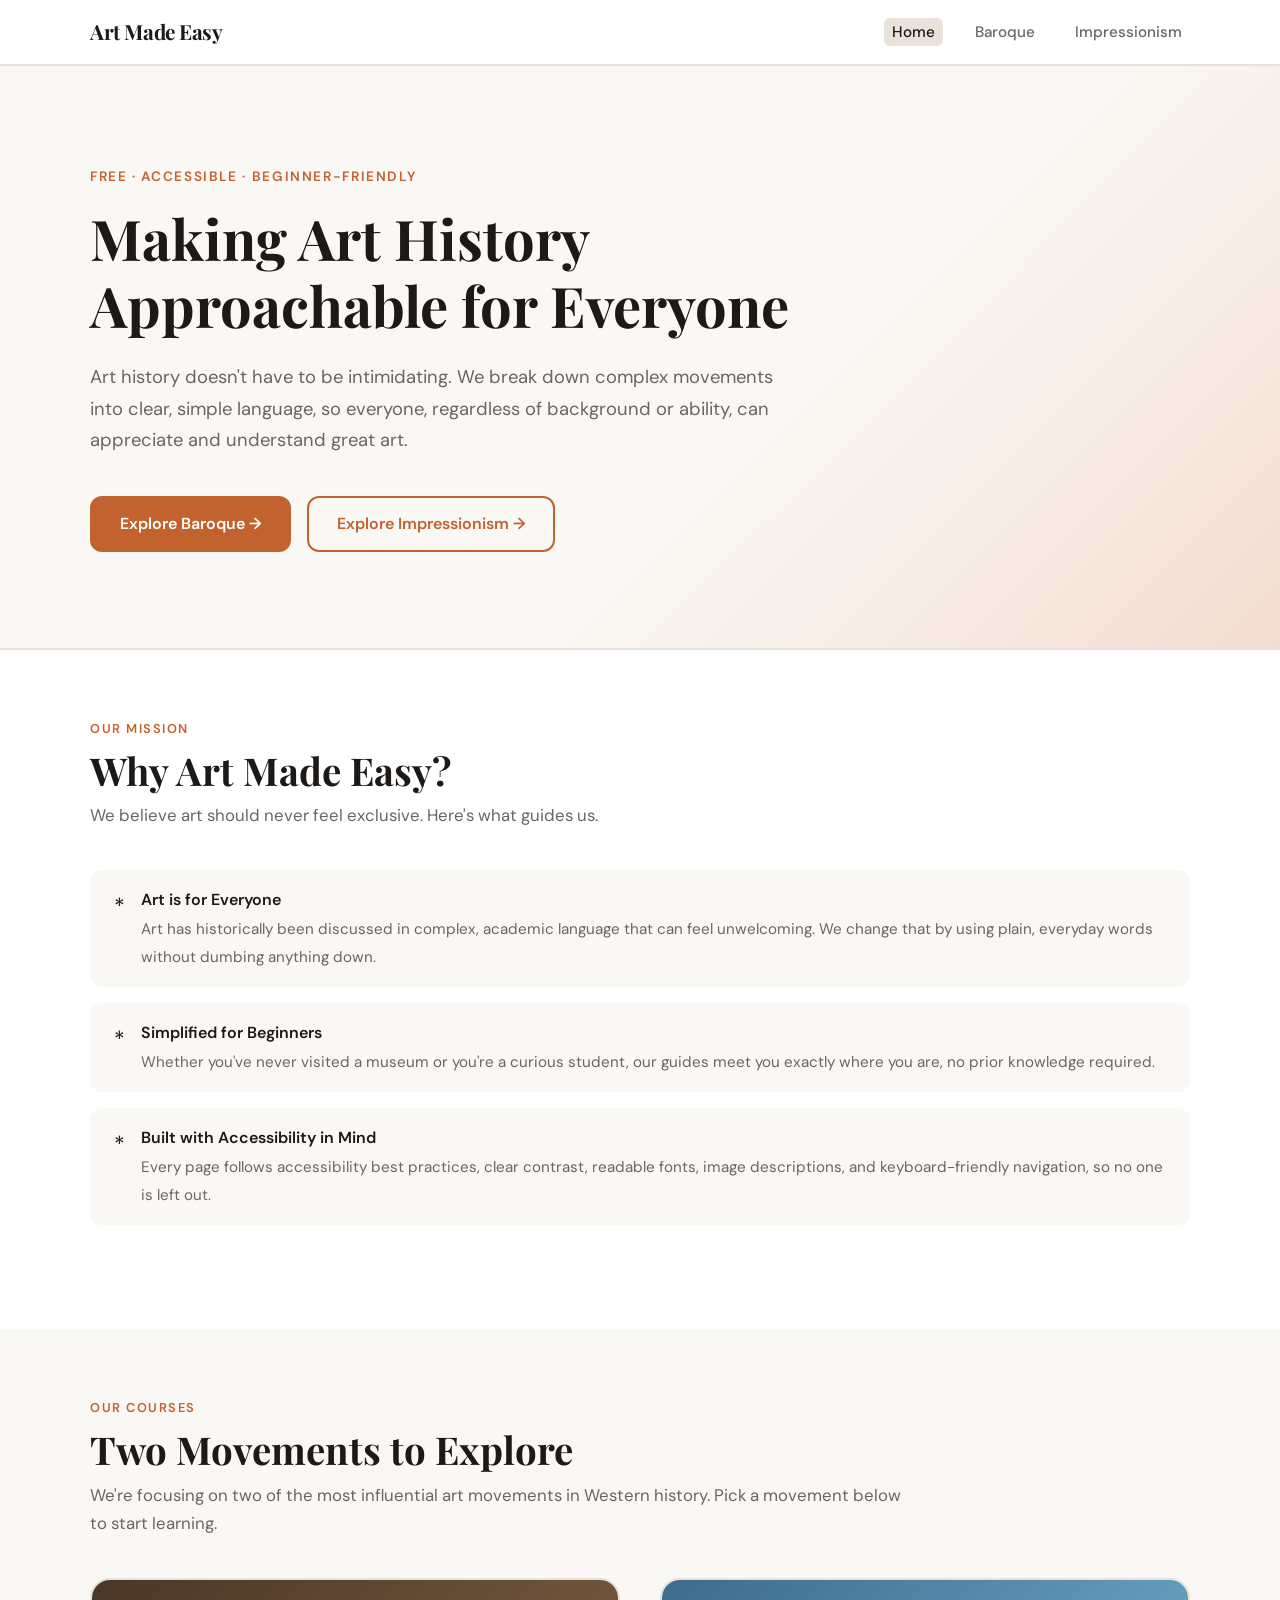
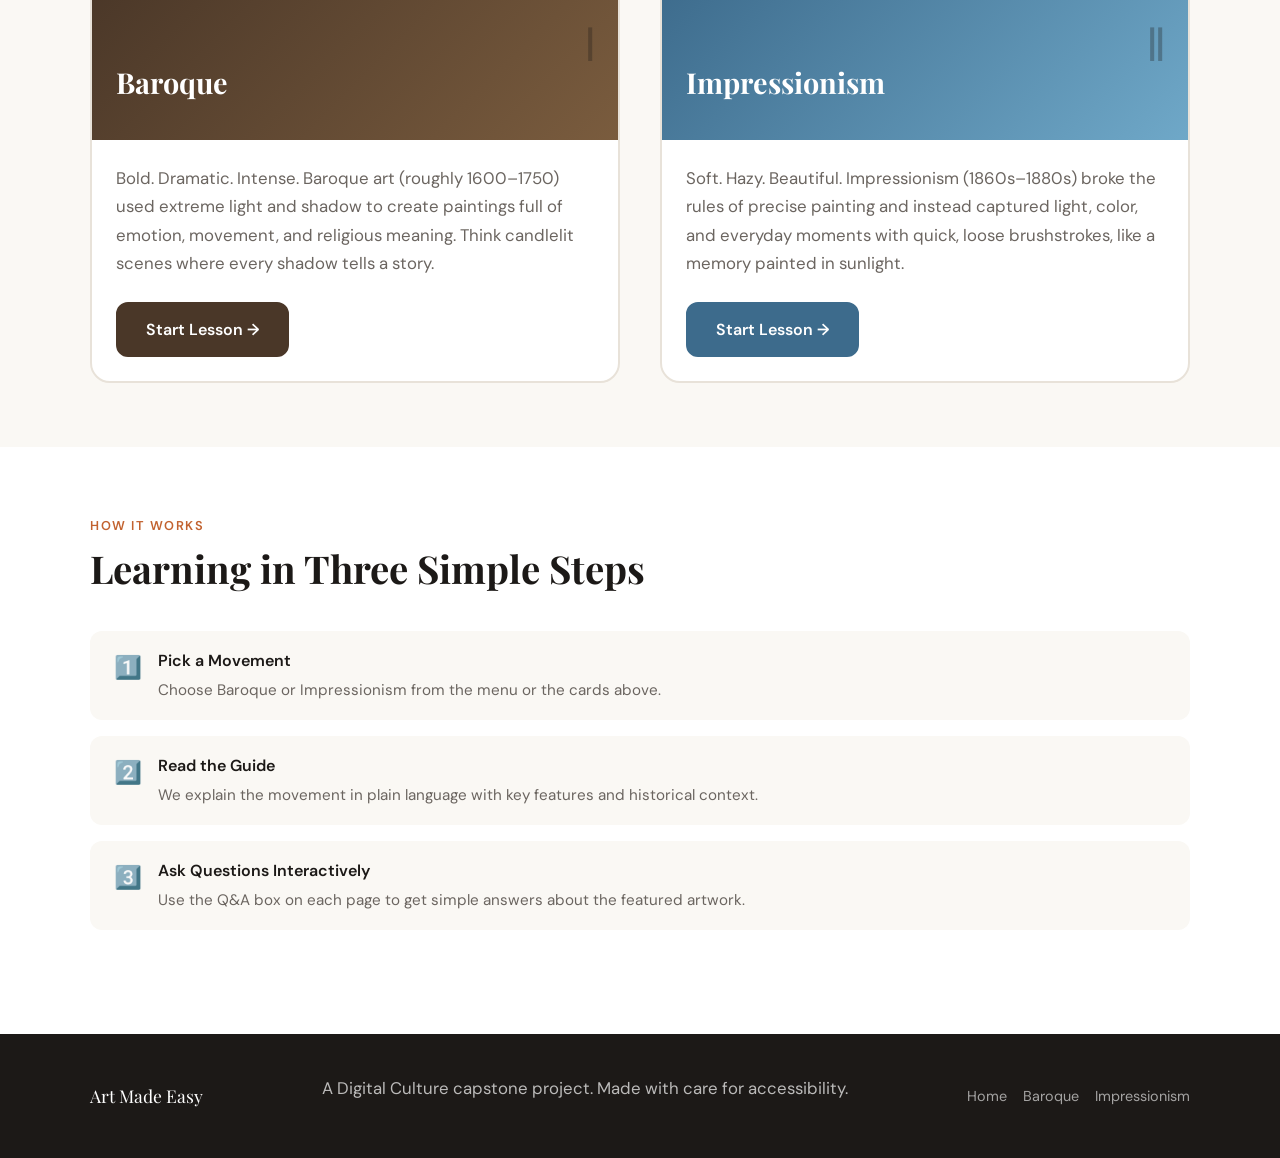
==== index.html @ acf05bf2 "1" ====
<!DOCTYPE html>
<html lang="en">
<head>
  <!-- Character encoding and viewport for mobile responsiveness -->
  <meta charset="UTF-8" />
  <meta name="viewport" content="width=device-width, initial-scale=1.0" />

  <!-- SEO Meta Tags -->
  <meta name="description" content="Art Made Easy – a free, accessible platform that makes art history simple and approachable for everyone." />

  <title>Art Made Easy – Home</title>

  <!-- Link to our shared stylesheet -->
  <link rel="stylesheet" href="style.css" />
</head>
<body>

  <!-- =============================================
       SKIP TO CONTENT LINK
       Allows keyboard/screen-reader users to jump
       past the navigation directly to main content.
  ============================================= -->
  <a class="skip-link" href="#main-content">Skip to main content</a>


  <!-- =============================================
       SITE NAVIGATION
  ============================================= -->
  <nav class="site-nav" aria-label="Main navigation">
    <div class="container site-nav__inner">

      <!-- Logo / Brand -->
      <a class="site-nav__logo" href="index.html" aria-label="Art Made Easy – Home">
        Art Made Easy
      </a>

      <!-- Mobile hamburger button (shown only on small screens via CSS) -->
      <button class="nav-toggle" aria-expanded="false" aria-controls="nav-links" aria-label="Toggle navigation menu">
        ☰
      </button>

      <!-- Nav links list -->
      <ul class="site-nav__links" id="nav-links" role="list">
        <li><a href="index.html" aria-current="page">Home</a></li>
        <li><a href="baroque.html">Baroque</a></li>
        <li><a href="impressionism.html">Impressionism</a></li>
      </ul>

    </div>
  </nav>


  <!-- =============================================
       MAIN CONTENT
  ============================================= -->
  <main id="main-content">

    <!-- ---- HERO SECTION ---- -->
    <section class="hero" aria-labelledby="hero-heading">
      <div class="container">

        <!-- Small label above the heading -->
        <span class="hero__eyebrow">Free · Accessible · Beginner-Friendly</span>

        <!-- Main heading -->
        <h1 class="hero__title" id="hero-heading">
          Making Art History<br>Approachable for Everyone
        </h1>

        <!-- Brief description / mission statement -->
        <p class="hero__subtitle">
          Art history doesn't have to be intimidating. We break down complex movements
          into clear, simple language, so everyone, regardless of background or ability,
          can appreciate and understand great art.
        </p>

        <!-- Call-to-action buttons -->
        <div class="hero__actions">
          <a href="baroque.html" class="btn btn--primary">Explore Baroque →</a>
          <a href="impressionism.html" class="btn btn--outline">Explore Impressionism →</a>
        </div>

      </div>
    </section>


    <!-- ---- MISSION SECTION ---- -->
    <section class="section section--alt" aria-labelledby="mission-heading">
      <div class="container">

        <!-- Section header -->
        <div class="section-header">
          <span class="section-header__tag">Our Mission</span>
          <h2 id="mission-heading">Why Art Made Easy?</h2>
          <p>We believe art should never feel exclusive. Here's what guides us.</p>
        </div>

        <!-- Three mission pillars -->
        <ul class="features-list" role="list" aria-label="Our three mission pillars">

          <li>
            <!-- Decorative icon (hidden from screen readers as it's decorative) -->
            <span class="features-list__icon" aria-hidden="true">*</span>
            <div class="features-list__text">
              <strong>Art is for Everyone</strong>
              <span>
                Art has historically been discussed in complex, academic language that can feel
                unwelcoming. We change that by using plain, everyday words without dumbing anything down.
              </span>
            </div>
          </li>

          <li>
            <span class="features-list__icon" aria-hidden="true">*</span>
            <div class="features-list__text">
              <strong>Simplified for Beginners</strong>
              <span>
                Whether you've never visited a museum or you're a curious student, our guides
                meet you exactly where you are, no prior knowledge required.
              </span>
            </div>
          </li>

          <li>
            <span class="features-list__icon" aria-hidden="true">*</span>
            <div class="features-list__text">
              <strong>Built with Accessibility in Mind</strong>
              <span>
                Every page follows accessibility best practices, clear contrast, readable fonts,
                image descriptions, and keyboard-friendly navigation, so no one is left out.
              </span>
            </div>
          </li>

        </ul>

      </div>
    </section>


    <!-- ---- MOVEMENTS SECTION ---- -->
    <section class="section" aria-labelledby="movements-heading">
      <div class="container">

        <div class="section-header">
          <span class="section-header__tag">Our Courses</span>
          <h2 id="movements-heading">Two Movements to Explore</h2>
          <p>
            We're focusing on two of the most influential art movements in Western history.
            Pick a movement below to start learning.
          </p>
        </div>

        <!-- Two movement cards side-by-side (stack on mobile) -->
        <div class="cards-grid">

          <!-- Baroque Card -->
          <article class="movement-card movement-card--baroque" aria-label="Baroque movement card">
            <div class="movement-card__header">
              <!-- Decorative large number in the background -->
              <span class="movement-card__icon" aria-hidden="true">I</span>
              <h3 class="movement-card__title">Baroque</h3>
            </div>
            <div class="movement-card__body">
              <p class="movement-card__desc">
                Bold. Dramatic. Intense. Baroque art (roughly 1600–1750) used extreme
                light and shadow to create paintings full of emotion, movement, and
                religious meaning. Think candlelit scenes where every shadow tells a story.
              </p>
              <a href="baroque.html" class="btn btn--baroque" aria-label="Start the Baroque lesson">
                Start Lesson →
              </a>
            </div>
          </article>

          <!-- Impressionism Card -->
          <article class="movement-card movement-card--impress" aria-label="Impressionism movement card">
            <div class="movement-card__header">
              <span class="movement-card__icon" aria-hidden="true">II</span>
              <h3 class="movement-card__title">Impressionism</h3>
            </div>
            <div class="movement-card__body">
              <p class="movement-card__desc">
                Soft. Hazy. Beautiful. Impressionism (1860s–1880s) broke the rules of
                precise painting and instead captured light, color, and everyday moments
                with quick, loose brushstrokes, like a memory painted in sunlight.
              </p>
              <a href="impressionism.html" class="btn btn--impress" aria-label="Start the Impressionism lesson">
                Start Lesson →
              </a>
            </div>
          </article>

        </div>

      </div>
    </section>


    <!-- ---- HOW TO USE THIS SITE ---- -->
    <section class="section section--alt" aria-labelledby="howto-heading">
      <div class="container">

        <div class="section-header">
          <span class="section-header__tag">How It Works</span>
          <h2 id="howto-heading">Learning in Three Simple Steps</h2>
        </div>

        <ul class="features-list" role="list" aria-label="How to use this platform">
          <li>
            <span class="features-list__icon" aria-hidden="true">1️⃣</span>
            <div class="features-list__text">
              <strong>Pick a Movement</strong>
              <span>Choose Baroque or Impressionism from the menu or the cards above.</span>
            </div>
          </li>
          <li>
            <span class="features-list__icon" aria-hidden="true">2️⃣</span>
            <div class="features-list__text">
              <strong>Read the Guide</strong>
              <span>We explain the movement in plain language with key features and historical context.</span>
            </div>
          </li>
          <li>
            <span class="features-list__icon" aria-hidden="true">3️⃣</span>
            <div class="features-list__text">
              <strong>Ask Questions Interactively</strong>
              <span>Use the Q&amp;A box on each page to get simple answers about the featured artwork.</span>
            </div>
          </li>
        </ul>

      </div>
    </section>

  </main>


  <!-- =============================================
       SITE FOOTER
  ============================================= -->
  <footer class="site-footer" role="contentinfo">
    <div class="container site-footer__inner">

      <a class="site-footer__logo" href="index.html">Art Made Easy</a>

      <p>A Digital Culture capstone project. Made with care for accessibility.</p>

      <nav aria-label="Footer navigation">
        <ul class="site-footer__links" role="list">
          <li><a href="index.html">Home</a></li>
          <li><a href="baroque.html">Baroque</a></li>
          <li><a href="impressionism.html">Impressionism</a></li>
        </ul>
      </nav>

    </div>
  </footer>


  <!-- Link to our shared JavaScript file (placed at end of body for performance) -->
  <script src="script.js"></script>
</body>
</html>
---- style.css ----
/* =============================================
   Art Made Easy – style.css
   Shared styles for all pages
   ============================================= */

/* ---------- Google Fonts ---------- */
@import url('https://fonts.googleapis.com/css2?family=Playfair+Display:wght@400;700;900&family=DM+Sans:wght@300;400;500;600&display=swap');

/* ---------- CSS Custom Properties (variables) ---------- */
:root {
  /* Colors */
  --color-bg:        #FAF8F4;   /* warm off-white background */
  --color-surface:   #FFFFFF;   /* card / section surfaces   */
  --color-border:    #E8E2D9;   /* subtle border tone        */
  --color-text:      #1C1917;   /* near-black body text      */
  --color-muted:     #6B6560;   /* secondary / caption text  */
  --color-accent:    #C2622F;   /* terracotta accent         */
  --color-accent-lt: #F3DDD1;   /* light tint of accent      */
  --color-baroque:   #4A3728;   /* dark warm brown           */
  --color-baroque-lt:#EDE3D8;   /* baroque light tint        */
  --color-impress:   #3D6B8C;   /* dusty blue                */
  --color-impress-lt:#D8E9F3;   /* impressionism light tint  */

  /* Typography */
  --font-display: 'Playfair Display', Georgia, serif;
  --font-body:    'DM Sans', Helvetica, sans-serif;

  /* Spacing scale */
  --space-xs:  0.5rem;
  --space-sm:  1rem;
  --space-md:  1.5rem;
  --space-lg:  2.5rem;
  --space-xl:  4rem;
  --space-2xl: 6rem;

  /* Border radius */
  --radius-sm: 6px;
  --radius-md: 12px;
  --radius-lg: 20px;

  /* Transitions */
  --transition: 0.25s ease;
}

/* ---------- Reset / Base ---------- */
*, *::before, *::after {
  box-sizing: border-box;
  margin: 0;
  padding: 0;
}

html {
  scroll-behavior: smooth;
  font-size: 16px;
}

body {
  font-family: var(--font-body);
  background-color: var(--color-bg);
  color: var(--color-text);
  line-height: 1.7;
  min-height: 100vh;
  display: flex;
  flex-direction: column;
}

img {
  max-width: 100%;
  height: auto;
  display: block;
}

a {
  color: var(--color-accent);
  text-decoration: none;
  transition: color var(--transition);
}

a:hover,
a:focus {
  color: var(--color-baroque);
  text-decoration: underline;
}

/* Focus visible for keyboard users */
a:focus-visible,
button:focus-visible {
  outline: 3px solid var(--color-accent);
  outline-offset: 3px;
  border-radius: var(--radius-sm);
}

/* ---------- Typography ---------- */
h1, h2, h3, h4 {
  font-family: var(--font-display);
  line-height: 1.2;
  color: var(--color-text);
}

h1 { font-size: clamp(2rem, 5vw, 3.5rem); }
h2 { font-size: clamp(1.6rem, 3.5vw, 2.4rem); }
h3 { font-size: clamp(1.2rem, 2.5vw, 1.6rem); }

p {
  max-width: 68ch;  /* optimal line length for readability */
  margin-bottom: var(--space-sm);
  font-size: 1.05rem;
}

/* ---------- Layout Utilities ---------- */
.container {
  width: 90%;
  max-width: 1100px;
  margin-inline: auto;
}

.section {
  padding-block: var(--space-xl);
}

.section--alt {
  background-color: var(--color-surface);
}

/* ---------- Navigation ---------- */
.site-nav {
  background-color: var(--color-surface);
  border-bottom: 2px solid var(--color-border);
  position: sticky;
  top: 0;
  z-index: 100;
}

.site-nav__inner {
  display: flex;
  align-items: center;
  justify-content: space-between;
  height: 64px;
}

.site-nav__logo {
  font-family: var(--font-display);
  font-size: 1.3rem;
  font-weight: 700;
  color: var(--color-text);
  text-decoration: none;
  letter-spacing: -0.02em;
}

.site-nav__logo:hover {
  color: var(--color-accent);
  text-decoration: none;
}

.site-nav__links {
  display: flex;
  list-style: none;
  gap: var(--space-md);
  align-items: center;
}

.site-nav__links a {
  font-size: 0.95rem;
  font-weight: 500;
  color: var(--color-muted);
  text-decoration: none;
  padding: 4px 8px;
  border-radius: var(--radius-sm);
  transition: color var(--transition), background var(--transition);
}

.site-nav__links a:hover,
.site-nav__links a[aria-current="page"] {
  color: var(--color-text);
  background-color: var(--color-border);
  text-decoration: none;
}

/* Mobile hamburger */
.nav-toggle {
  display: none;
  background: none;
  border: 2px solid var(--color-border);
  border-radius: var(--radius-sm);
  padding: 6px 10px;
  cursor: pointer;
  font-size: 1.2rem;
  color: var(--color-text);
}

/* ---------- Buttons ---------- */
.btn {
  display: inline-flex;
  align-items: center;
  gap: 8px;
  padding: 0.75rem 1.75rem;
  border-radius: var(--radius-md);
  font-family: var(--font-body);
  font-size: 1rem;
  font-weight: 600;
  cursor: pointer;
  border: 2px solid transparent;
  transition: background var(--transition), color var(--transition),
              border-color var(--transition), transform var(--transition);
  text-decoration: none;
}

.btn:hover { transform: translateY(-2px); text-decoration: none; }
.btn:active { transform: translateY(0); }

.btn--primary {
  background-color: var(--color-accent);
  color: #fff;
  border-color: var(--color-accent);
}

.btn--primary:hover {
  background-color: var(--color-baroque);
  border-color: var(--color-baroque);
  color: #fff;
}

.btn--outline {
  background-color: transparent;
  color: var(--color-accent);
  border-color: var(--color-accent);
}

.btn--outline:hover {
  background-color: var(--color-accent);
  color: #fff;
}

.btn--baroque {
  background-color: var(--color-baroque);
  color: #fff;
  border-color: var(--color-baroque);
}

.btn--baroque:hover {
  background-color: #2e2018;
  border-color: #2e2018;
  color: #fff;
}

.btn--impress {
  background-color: var(--color-impress);
  color: #fff;
  border-color: var(--color-impress);
}

.btn--impress:hover {
  background-color: #2a4f6b;
  border-color: #2a4f6b;
  color: #fff;
}

/* ---------- Hero Section ---------- */
.hero {
  padding-block: var(--space-2xl);
  background: linear-gradient(135deg, var(--color-bg) 60%, var(--color-accent-lt));
  border-bottom: 2px solid var(--color-border);
}

.hero__eyebrow {
  display: inline-block;
  font-size: 0.85rem;
  font-weight: 600;
  letter-spacing: 0.12em;
  text-transform: uppercase;
  color: var(--color-accent);
  margin-bottom: var(--space-sm);
}

.hero__title {
  margin-bottom: var(--space-md);
}

.hero__subtitle {
  font-size: 1.15rem;
  color: var(--color-muted);
  margin-bottom: var(--space-lg);
  max-width: 55ch;
}

.hero__actions {
  display: flex;
  flex-wrap: wrap;
  gap: var(--space-sm);
}

/* ---------- Section Headers ---------- */
.section-header {
  margin-bottom: var(--space-lg);
}

.section-header__tag {
  display: inline-block;
  font-size: 0.8rem;
  font-weight: 600;
  letter-spacing: 0.12em;
  text-transform: uppercase;
  color: var(--color-accent);
  margin-bottom: var(--space-xs);
}

.section-header h2 {
  margin-bottom: var(--space-xs);
}

.section-header p {
  color: var(--color-muted);
  font-size: 1.05rem;
}

/* ---------- Movement Cards (Homepage) ---------- */
.cards-grid {
  display: grid;
  grid-template-columns: repeat(auto-fit, minmax(300px, 1fr));
  gap: var(--space-lg);
}

.movement-card {
  border-radius: var(--radius-lg);
  overflow: hidden;
  border: 2px solid var(--color-border);
  background: var(--color-surface);
  transition: transform var(--transition), box-shadow var(--transition);
}

.movement-card:hover {
  transform: translateY(-4px);
  box-shadow: 0 12px 32px rgba(0,0,0,0.10);
}

.movement-card__header {
  padding: var(--space-lg) var(--space-md);
  display: flex;
  align-items: flex-end;
  min-height: 160px;
  position: relative;
}

.movement-card--baroque .movement-card__header {
  background: linear-gradient(135deg, var(--color-baroque), #7a5c3e);
}

.movement-card--impress .movement-card__header {
  background: linear-gradient(135deg, var(--color-impress), #6fa8c8);
}

.movement-card__icon {
  font-size: 3rem;
  position: absolute;
  top: var(--space-md);
  right: var(--space-md);
  opacity: 0.3;
}

.movement-card__title {
  color: #fff;
  font-size: 1.8rem;
}

.movement-card__body {
  padding: var(--space-md);
}

.movement-card__desc {
  color: var(--color-muted);
  margin-bottom: var(--space-md);
  max-width: none;
}

/* ---------- Key Features / Feature List ---------- */
.features-list {
  list-style: none;
  display: flex;
  flex-direction: column;
  gap: var(--space-sm);
  margin-bottom: var(--space-lg);
}

.features-list li {
  display: flex;
  align-items: flex-start;
  gap: var(--space-sm);
  background: var(--color-bg);
  border-radius: var(--radius-md);
  padding: var(--space-sm) var(--space-md);
}

.features-list__icon {
  font-size: 1.4rem;
  flex-shrink: 0;
  margin-top: 2px;
}

.features-list__text strong {
  display: block;
  font-weight: 600;
  margin-bottom: 2px;
}

.features-list__text span {
  color: var(--color-muted);
  font-size: 0.95rem;
}

/* ---------- Artwork Spotlight ---------- */
.artwork-spotlight {
  display: grid;
  grid-template-columns: 1fr 1fr;
  gap: var(--space-lg);
  align-items: start;
  background: var(--color-surface);
  border-radius: var(--radius-lg);
  border: 2px solid var(--color-border);
  overflow: hidden;
}

.artwork-spotlight__img-wrap {
  background: var(--color-border);
  min-height: 300px;
  display: flex;
  align-items: center;
  justify-content: center;
  position: relative;
}

.artwork-spotlight__img-wrap img {
  width: 100%;
  height: 100%;
  object-fit: cover;
}

/* Placeholder when no image is available */
.artwork-placeholder {
  display: flex;
  flex-direction: column;
  align-items: center;
  justify-content: center;
  min-height: 300px;
  padding: var(--space-lg);
  text-align: center;
  color: var(--color-muted);
  gap: var(--space-sm);
}

.artwork-placeholder__icon {
  font-size: 4rem;
  opacity: 0.4;
}

.artwork-placeholder__caption {
  font-size: 0.85rem;
  font-style: italic;
}

.artwork-spotlight__info {
  padding: var(--space-lg);
}

.artwork-spotlight__tag {
  font-size: 0.78rem;
  font-weight: 600;
  letter-spacing: 0.1em;
  text-transform: uppercase;
  color: var(--color-accent);
  margin-bottom: var(--space-xs);
}

.artwork-spotlight__title {
  font-size: 1.4rem;
  margin-bottom: var(--space-xs);
}

.artwork-spotlight__meta {
  font-size: 0.9rem;
  color: var(--color-muted);
  margin-bottom: var(--space-md);
}

/* ---------- Interactive Q&A Box ---------- */
.qa-box {
  background: var(--color-surface);
  border: 2px solid var(--color-border);
  border-radius: var(--radius-lg);
  overflow: hidden;
}

.qa-box__header {
  padding: var(--space-md) var(--space-md) var(--space-sm);
  border-bottom: 2px solid var(--color-border);
  background: var(--color-bg);
}

.qa-box__header h3 {
  font-size: 1.1rem;
  margin-bottom: 4px;
}

.qa-box__header p {
  font-size: 0.88rem;
  color: var(--color-muted);
  margin: 0;
}

.qa-box__questions {
  display: flex;
  flex-wrap: wrap;
  gap: 10px;
  padding: var(--space-md);
  border-bottom: 2px solid var(--color-border);
}

.qa-btn {
  background: var(--color-bg);
  border: 2px solid var(--color-border);
  border-radius: 9999px;
  padding: 0.5rem 1.1rem;
  font-family: var(--font-body);
  font-size: 0.9rem;
  font-weight: 500;
  cursor: pointer;
  transition: background var(--transition), border-color var(--transition), color var(--transition);
  color: var(--color-text);
}

.qa-btn:hover,
.qa-btn.active {
  background: var(--color-accent);
  border-color: var(--color-accent);
  color: #fff;
}

.qa-box__answer {
  padding: var(--space-md);
  min-height: 100px;
  display: flex;
  align-items: flex-start;
  gap: var(--space-sm);
}

.qa-box__answer-icon {
  font-size: 1.5rem;
  flex-shrink: 0;
}

.qa-box__answer-text {
  font-size: 1rem;
  line-height: 1.7;
  color: var(--color-text);
  animation: fadeIn 0.3s ease;
}

.qa-box__placeholder {
  color: var(--color-muted);
  font-style: italic;
  font-size: 0.95rem;
}

@keyframes fadeIn {
  from { opacity: 0; transform: translateY(6px); }
  to   { opacity: 1; transform: translateY(0); }
}

/* ---------- Why It Matters ---------- */
.why-card {
  background: var(--color-accent-lt);
  border-left: 5px solid var(--color-accent);
  border-radius: var(--radius-md);
  padding: var(--space-md) var(--space-lg);
}

.why-card--baroque {
  background: var(--color-baroque-lt);
  border-left-color: var(--color-baroque);
}

.why-card--impress {
  background: var(--color-impress-lt);
  border-left-color: var(--color-impress);
}

.why-card h3 {
  margin-bottom: var(--space-xs);
}

.why-card p {
  margin: 0;
  color: var(--color-muted);
}

/* ---------- Page Hero (inner pages) ---------- */
.page-hero {
  padding-block: var(--space-xl);
  border-bottom: 2px solid var(--color-border);
}

.page-hero--baroque {
  background: linear-gradient(135deg, var(--color-baroque-lt) 40%, var(--color-accent-lt));
}

.page-hero--impress {
  background: linear-gradient(135deg, var(--color-impress-lt) 40%, #e8f4f0);
}

.page-hero__tag {
  display: inline-block;
  font-size: 0.8rem;
  font-weight: 600;
  letter-spacing: 0.12em;
  text-transform: uppercase;
  margin-bottom: var(--space-sm);
}

.page-hero--baroque .page-hero__tag { color: var(--color-baroque); }
.page-hero--impress .page-hero__tag { color: var(--color-impress); }

.page-hero__desc {
  font-size: 1.1rem;
  color: var(--color-muted);
  margin-top: var(--space-sm);
  max-width: 60ch;
}

/* ---------- Info Block ---------- */
.info-block {
  background: var(--color-surface);
  border-radius: var(--radius-lg);
  border: 2px solid var(--color-border);
  padding: var(--space-lg);
  margin-bottom: var(--space-lg);
}

.info-block p:last-child { margin-bottom: 0; }

/* ---------- Artist Chips ---------- */
.artist-chips {
  display: flex;
  flex-wrap: wrap;
  gap: 10px;
  margin-top: var(--space-sm);
}

.chip {
  display: inline-flex;
  align-items: center;
  gap: 6px;
  padding: 6px 14px;
  border-radius: 9999px;
  font-size: 0.88rem;
  font-weight: 600;
  background: var(--color-impress-lt);
  color: var(--color-impress);
  border: 2px solid var(--color-impress);
}

/* ---------- Footer ---------- */
.site-footer {
  margin-top: auto;
  background: var(--color-text);
  color: rgba(255,255,255,0.7);
  padding-block: var(--space-lg);
  font-size: 0.9rem;
}

.site-footer__inner {
  display: flex;
  flex-wrap: wrap;
  justify-content: space-between;
  align-items: center;
  gap: var(--space-sm);
}

.site-footer__logo {
  font-family: var(--font-display);
  font-size: 1.1rem;
  color: #fff;
  text-decoration: none;
}

.site-footer__links {
  display: flex;
  gap: var(--space-sm);
  list-style: none;
}

.site-footer__links a {
  color: rgba(255,255,255,0.6);
  font-size: 0.9rem;
}

.site-footer__links a:hover { color: #fff; }

/* ---------- Skip to content (accessibility) ---------- */
.skip-link {
  position: absolute;
  top: -999px;
  left: 8px;
  background: var(--color-accent);
  color: #fff;
  padding: 8px 16px;
  border-radius: var(--radius-sm);
  font-weight: 600;
  z-index: 9999;
}

.skip-link:focus {
  top: 8px;
}

/* ---------- Responsive (Mobile) ---------- */
@media (max-width: 768px) {
  /* Navigation */
  .site-nav__links {
    display: none;
    flex-direction: column;
    position: absolute;
    top: 64px;
    left: 0;
    right: 0;
    background: var(--color-surface);
    border-bottom: 2px solid var(--color-border);
    padding: var(--space-sm);
    gap: var(--space-xs);
  }

  .site-nav__links.open { display: flex; }

  .site-nav {
    position: relative; /* allow dropdown to position relative to nav */
  }

  .nav-toggle { display: block; }

  /* Artwork grid stacks */
  .artwork-spotlight {
    grid-template-columns: 1fr;
  }

  .artwork-spotlight__img-wrap {
    min-height: 220px;
  }

  /* Hero actions stack */
  .hero__actions {
    flex-direction: column;
    align-items: flex-start;
  }
}
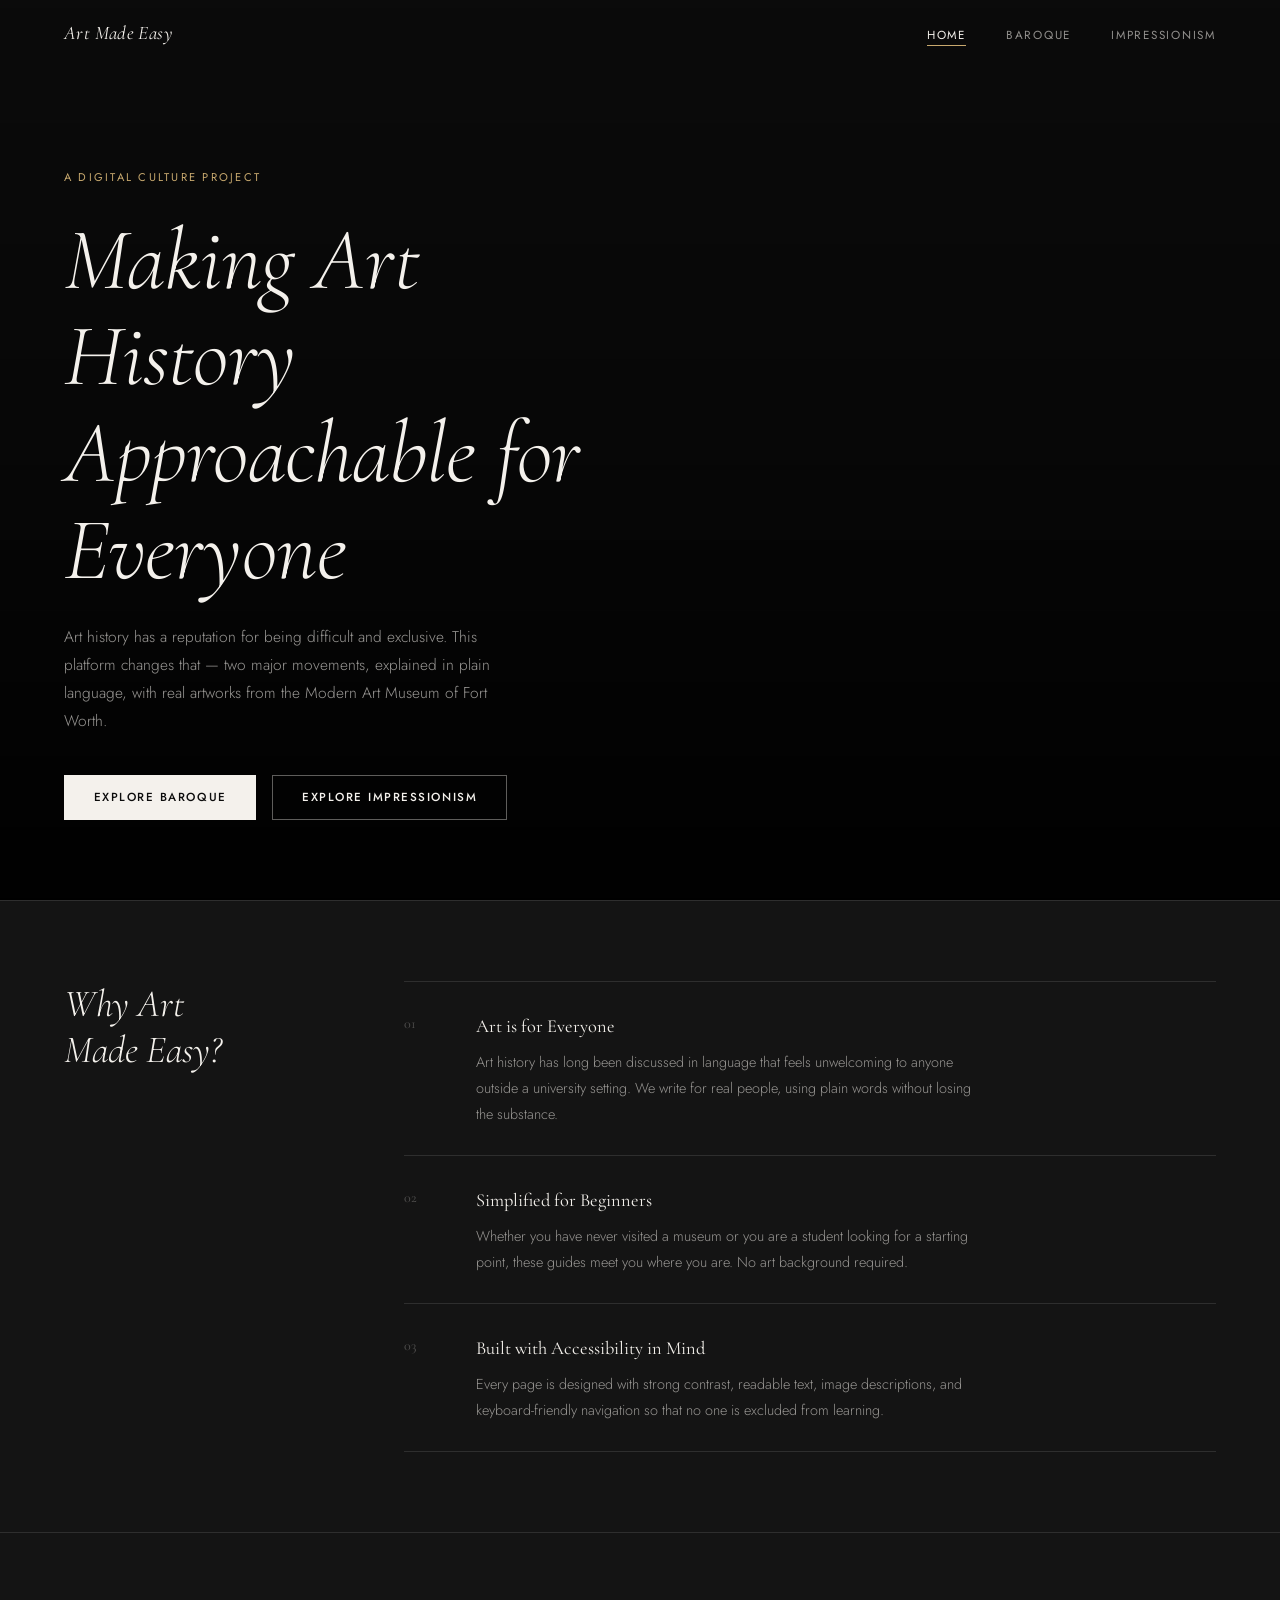
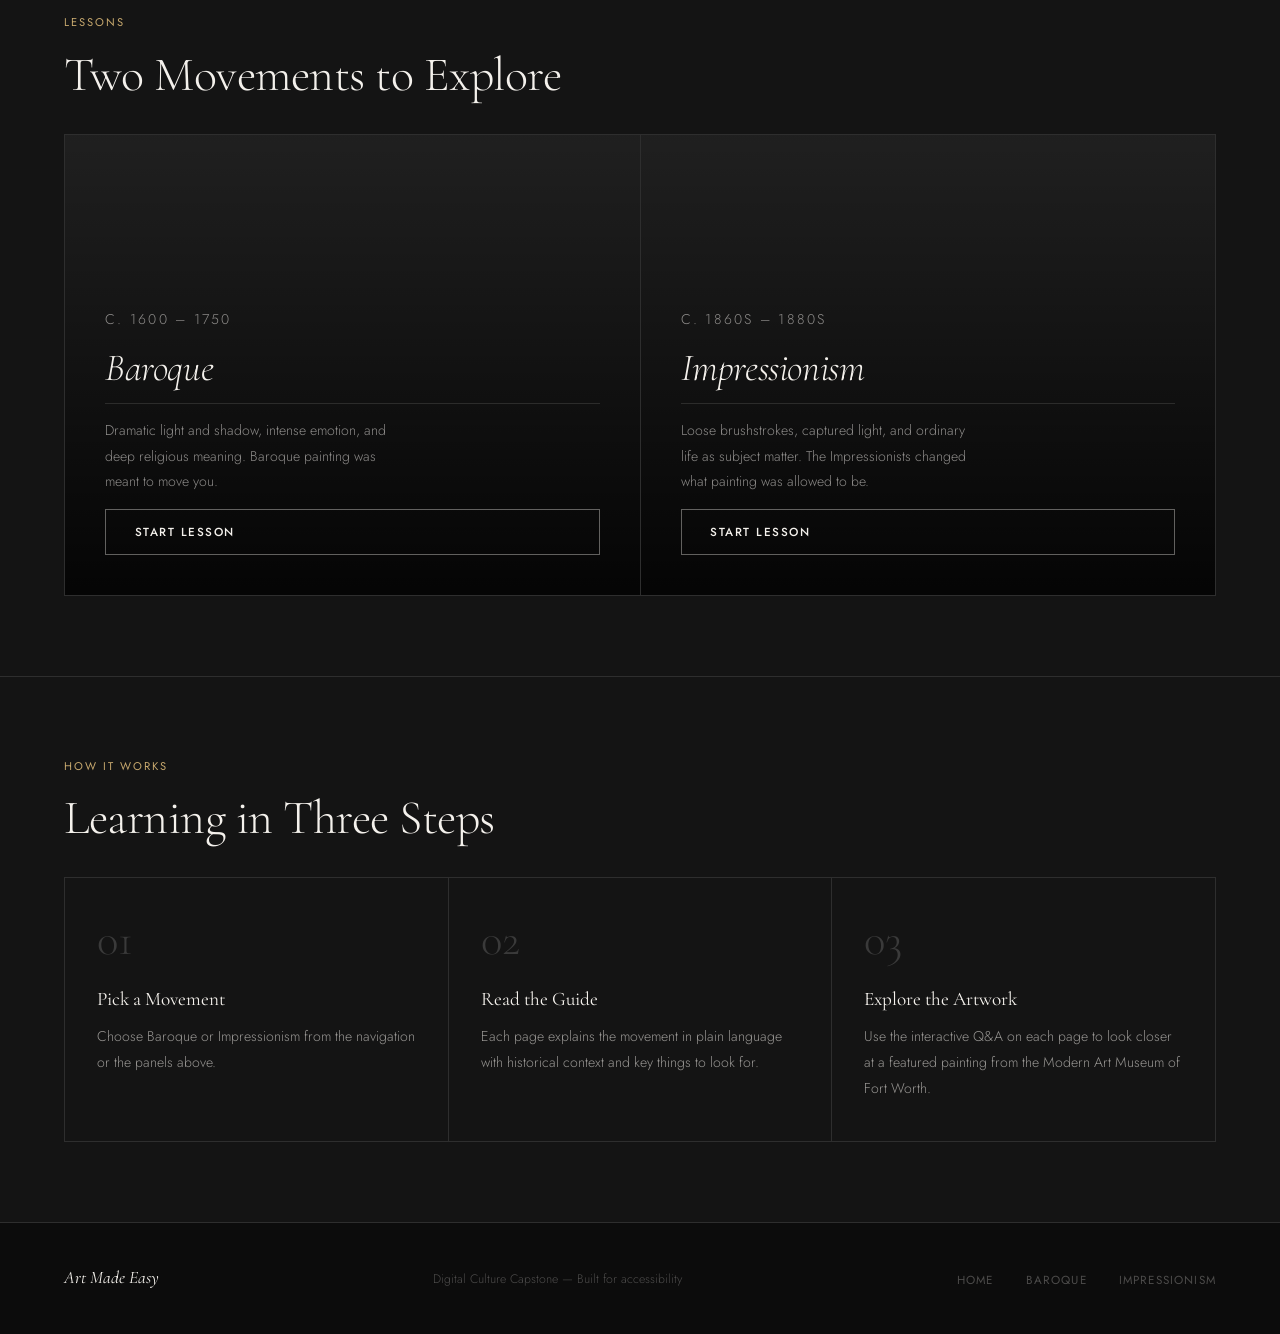
==== commit 4f8c65b6: "4" ====
--- a/index.html
+++ b/index.html
@@ -1,251 +1,203 @@
 <!DOCTYPE html>
 <html lang="en">
 <head>
-  <!-- Character encoding and viewport for mobile responsiveness -->
   <meta charset="UTF-8" />
   <meta name="viewport" content="width=device-width, initial-scale=1.0" />
-
-  <!-- SEO Meta Tags -->
-  <meta name="description" content="Art Made Easy – a free, accessible platform that makes art history simple and approachable for everyone." />
-
-  <title>Art Made Easy – Home</title>
-
-  <!-- Link to our shared stylesheet -->
+  <meta name="description" content="Art Made Easy — a free, accessible platform that makes art history simple and approachable for everyone." />
+  <title>Art Made Easy</title>
   <link rel="stylesheet" href="style.css" />
 </head>
 <body>
 
+  <a class="skip-link" href="#main-content">Skip to main content</a>
+
   <!-- =============================================
-       SKIP TO CONTENT LINK
-       Allows keyboard/screen-reader users to jump
-       past the navigation directly to main content.
-  ============================================= -->
-  <a class="skip-link" href="#main-content">Skip to main content</a>
-
-
-  <!-- =============================================
-       SITE NAVIGATION
+       NAVIGATION — fixed, transparent until scroll
   ============================================= -->
   <nav class="site-nav" aria-label="Main navigation">
     <div class="container site-nav__inner">
-
-      <!-- Logo / Brand -->
-      <a class="site-nav__logo" href="index.html" aria-label="Art Made Easy – Home">
-        Art Made Easy
-      </a>
-
-      <!-- Mobile hamburger button (shown only on small screens via CSS) -->
-      <button class="nav-toggle" aria-expanded="false" aria-controls="nav-links" aria-label="Toggle navigation menu">
-        ☰
-      </button>
-
-      <!-- Nav links list -->
+      <a class="site-nav__logo" href="index.html" aria-label="Art Made Easy — Home">Art Made Easy</a>
+      <button class="nav-toggle" aria-expanded="false" aria-controls="nav-links" aria-label="Toggle navigation menu">&#9776;</button>
       <ul class="site-nav__links" id="nav-links" role="list">
         <li><a href="index.html" aria-current="page">Home</a></li>
         <li><a href="baroque.html">Baroque</a></li>
         <li><a href="impressionism.html">Impressionism</a></li>
       </ul>
-
     </div>
   </nav>
 
-
-  <!-- =============================================
-       MAIN CONTENT
-  ============================================= -->
   <main id="main-content">
 
-    <!-- ---- HERO SECTION ---- -->
+    <!-- =============================================
+         HERO — full-bleed dark image
+    ============================================= -->
     <section class="hero" aria-labelledby="hero-heading">
-      <div class="container">
-
-        <!-- Small label above the heading -->
-        <span class="hero__eyebrow">Free · Accessible · Beginner-Friendly</span>
-
-        <!-- Main heading -->
-        <h1 class="hero__title" id="hero-heading">
-          Making Art History<br>Approachable for Everyone
-        </h1>
-
-        <!-- Brief description / mission statement -->
-        <p class="hero__subtitle">
-          Art history doesn't have to be intimidating. We break down complex movements
-          into clear, simple language, so everyone, regardless of background or ability,
-          can appreciate and understand great art.
-        </p>
-
-        <!-- Call-to-action buttons -->
-        <div class="hero__actions">
-          <a href="baroque.html" class="btn btn--primary">Explore Baroque →</a>
-          <a href="impressionism.html" class="btn btn--outline">Explore Impressionism →</a>
+
+      <!-- Background image slot.
+           TO ADD YOUR PHOTO: uncomment the <img> tag below,
+           save your file as hero-bg.jpg in the project folder. -->
+      <div class="hero__bg" aria-hidden="true">
+        <!-- <img src="hero-bg.jpg" alt="" /> -->
+      </div>
+
+      <div class="hero__overlay" aria-hidden="true"></div>
+
+      <div class="hero__content">
+        <div class="container">
+          <span class="hero__eyebrow">A Digital Culture Project</span>
+          <h1 id="hero-heading">Making Art History Approachable for Everyone</h1>
+          <p class="hero__desc">
+            Art history has a reputation for being difficult and exclusive.
+            This platform changes that — two major movements, explained in plain
+            language, with real artworks from the Modern Art Museum of Fort Worth.
+          </p>
+          <div class="hero__links">
+            <a href="baroque.html" class="btn btn--light">Explore Baroque</a>
+            <a href="impressionism.html" class="btn btn--outline">Explore Impressionism</a>
+          </div>
         </div>
-
-      </div>
+      </div>
+
     </section>
 
-
-    <!-- ---- MISSION SECTION ---- -->
-    <section class="section section--alt" aria-labelledby="mission-heading">
-      <div class="container">
-
-        <!-- Section header -->
-        <div class="section-header">
-          <span class="section-header__tag">Our Mission</span>
-          <h2 id="mission-heading">Why Art Made Easy?</h2>
-          <p>We believe art should never feel exclusive. Here's what guides us.</p>
-        </div>
-
-        <!-- Three mission pillars -->
-        <ul class="features-list" role="list" aria-label="Our three mission pillars">
-
+    <!-- =============================================
+         MISSION
+    ============================================= -->
+    <div class="about-strip">
+      <div class="container about-strip__inner">
+
+        <h2 class="about-strip__heading">Why Art<br>Made Easy?</h2>
+
+        <ul class="mission-list" aria-label="Our three guiding principles">
           <li>
-            <!-- Decorative icon (hidden from screen readers as it's decorative) -->
-            <span class="features-list__icon" aria-hidden="true">*</span>
-            <div class="features-list__text">
+            <span class="mission-list__num">01</span>
+            <div class="mission-list__text">
               <strong>Art is for Everyone</strong>
-              <span>
-                Art has historically been discussed in complex, academic language that can feel
-                unwelcoming. We change that by using plain, everyday words without dumbing anything down.
-              </span>
-            </div>
-          </li>
-
-          <li>
-            <span class="features-list__icon" aria-hidden="true">*</span>
-            <div class="features-list__text">
-              <strong>Simplified for Beginners</strong>
-              <span>
-                Whether you've never visited a museum or you're a curious student, our guides
-                meet you exactly where you are, no prior knowledge required.
-              </span>
-            </div>
-          </li>
-
-          <li>
-            <span class="features-list__icon" aria-hidden="true">*</span>
-            <div class="features-list__text">
-              <strong>Built with Accessibility in Mind</strong>
-              <span>
-                Every page follows accessibility best practices, clear contrast, readable fonts,
-                image descriptions, and keyboard-friendly navigation, so no one is left out.
-              </span>
-            </div>
-          </li>
-
-        </ul>
-
-      </div>
-    </section>
-
-
-    <!-- ---- MOVEMENTS SECTION ---- -->
-    <section class="section" aria-labelledby="movements-heading">
-      <div class="container">
-
-        <div class="section-header">
-          <span class="section-header__tag">Our Courses</span>
-          <h2 id="movements-heading">Two Movements to Explore</h2>
-          <p>
-            We're focusing on two of the most influential art movements in Western history.
-            Pick a movement below to start learning.
-          </p>
-        </div>
-
-        <!-- Two movement cards side-by-side (stack on mobile) -->
-        <div class="cards-grid">
-
-          <!-- Baroque Card -->
-          <article class="movement-card movement-card--baroque" aria-label="Baroque movement card">
-            <div class="movement-card__header">
-              <!-- Decorative large number in the background -->
-              <span class="movement-card__icon" aria-hidden="true">I</span>
-              <h3 class="movement-card__title">Baroque</h3>
-            </div>
-            <div class="movement-card__body">
-              <p class="movement-card__desc">
-                Bold. Dramatic. Intense. Baroque art (roughly 1600–1750) used extreme
-                light and shadow to create paintings full of emotion, movement, and
-                religious meaning. Think candlelit scenes where every shadow tells a story.
-              </p>
-              <a href="baroque.html" class="btn btn--baroque" aria-label="Start the Baroque lesson">
-                Start Lesson →
-              </a>
-            </div>
-          </article>
-
-          <!-- Impressionism Card -->
-          <article class="movement-card movement-card--impress" aria-label="Impressionism movement card">
-            <div class="movement-card__header">
-              <span class="movement-card__icon" aria-hidden="true">II</span>
-              <h3 class="movement-card__title">Impressionism</h3>
-            </div>
-            <div class="movement-card__body">
-              <p class="movement-card__desc">
-                Soft. Hazy. Beautiful. Impressionism (1860s–1880s) broke the rules of
-                precise painting and instead captured light, color, and everyday moments
-                with quick, loose brushstrokes, like a memory painted in sunlight.
-              </p>
-              <a href="impressionism.html" class="btn btn--impress" aria-label="Start the Impressionism lesson">
-                Start Lesson →
-              </a>
-            </div>
-          </article>
-
-        </div>
-
-      </div>
-    </section>
-
-
-    <!-- ---- HOW TO USE THIS SITE ---- -->
-    <section class="section section--alt" aria-labelledby="howto-heading">
-      <div class="container">
-
-        <div class="section-header">
-          <span class="section-header__tag">How It Works</span>
-          <h2 id="howto-heading">Learning in Three Simple Steps</h2>
-        </div>
-
-        <ul class="features-list" role="list" aria-label="How to use this platform">
-          <li>
-            <span class="features-list__icon" aria-hidden="true">1️⃣</span>
-            <div class="features-list__text">
-              <strong>Pick a Movement</strong>
-              <span>Choose Baroque or Impressionism from the menu or the cards above.</span>
+              <p>
+                Art history has long been discussed in language that feels unwelcoming
+                to anyone outside a university setting. We write for real people, using
+                plain words without losing the substance.
+              </p>
             </div>
           </li>
           <li>
-            <span class="features-list__icon" aria-hidden="true">2️⃣</span>
-            <div class="features-list__text">
-              <strong>Read the Guide</strong>
-              <span>We explain the movement in plain language with key features and historical context.</span>
+            <span class="mission-list__num">02</span>
+            <div class="mission-list__text">
+              <strong>Simplified for Beginners</strong>
+              <p>
+                Whether you have never visited a museum or you are a student looking
+                for a starting point, these guides meet you where you are.
+                No art background required.
+              </p>
             </div>
           </li>
           <li>
-            <span class="features-list__icon" aria-hidden="true">3️⃣</span>
-            <div class="features-list__text">
-              <strong>Ask Questions Interactively</strong>
-              <span>Use the Q&amp;A box on each page to get simple answers about the featured artwork.</span>
+            <span class="mission-list__num">03</span>
+            <div class="mission-list__text">
+              <strong>Built with Accessibility in Mind</strong>
+              <p>
+                Every page is designed with strong contrast, readable text, image
+                descriptions, and keyboard-friendly navigation so that no one is
+                excluded from learning.
+              </p>
             </div>
           </li>
         </ul>
 
       </div>
+    </div>
+
+    <!-- =============================================
+         MOVEMENTS
+    ============================================= -->
+    <section class="movements-section" aria-labelledby="movements-heading">
+      <div class="container">
+
+        <span class="eyebrow">Lessons</span>
+        <h2 id="movements-heading">Two Movements to Explore</h2>
+
+        <div class="movements-grid" role="list">
+
+          <!-- Baroque panel -->
+          <article class="movement-panel" aria-label="Baroque lesson" role="listitem">
+            <!-- Background image slot.
+                 TO ADD: uncomment, save file as baroque-panel.jpg -->
+            <div class="movement-panel__bg" aria-hidden="true">
+              <!-- <img src="baroque-panel.jpg" alt="" /> -->
+            </div>
+            <div class="movement-panel__overlay" aria-hidden="true"></div>
+            <div class="movement-panel__content">
+              <p class="movement-panel__era">c. 1600 &ndash; 1750</p>
+              <h3>Baroque</h3>
+              <p>
+                Dramatic light and shadow, intense emotion, and deep religious meaning.
+                Baroque painting was meant to move you.
+              </p>
+              <a href="baroque.html" class="btn btn--outline" aria-label="Start the Baroque lesson">Start Lesson</a>
+            </div>
+          </article>
+
+          <!-- Impressionism panel -->
+          <article class="movement-panel" aria-label="Impressionism lesson" role="listitem">
+            <div class="movement-panel__bg" aria-hidden="true">
+              <!-- <img src="impressionism-panel.jpg" alt="" /> -->
+            </div>
+            <div class="movement-panel__overlay" aria-hidden="true"></div>
+            <div class="movement-panel__content">
+              <p class="movement-panel__era">c. 1860s &ndash; 1880s</p>
+              <h3>Impressionism</h3>
+              <p>
+                Loose brushstrokes, captured light, and ordinary life as subject matter.
+                The Impressionists changed what painting was allowed to be.
+              </p>
+              <a href="impressionism.html" class="btn btn--outline" aria-label="Start the Impressionism lesson">Start Lesson</a>
+            </div>
+          </article>
+
+        </div>
+      </div>
     </section>
 
+    <!-- =============================================
+         HOW IT WORKS
+    ============================================= -->
+    <section class="steps-section" aria-labelledby="steps-heading">
+      <div class="container">
+        <span class="eyebrow">How It Works</span>
+        <h2 id="steps-heading">Learning in Three Steps</h2>
+        <div class="steps-grid" role="list">
+
+          <div class="step-cell" role="listitem">
+            <span class="step-cell__num">01</span>
+            <strong>Pick a Movement</strong>
+            <p>Choose Baroque or Impressionism from the navigation or the panels above.</p>
+          </div>
+
+          <div class="step-cell" role="listitem">
+            <span class="step-cell__num">02</span>
+            <strong>Read the Guide</strong>
+            <p>Each page explains the movement in plain language with historical context and key things to look for.</p>
+          </div>
+
+          <div class="step-cell" role="listitem">
+            <span class="step-cell__num">03</span>
+            <strong>Explore the Artwork</strong>
+            <p>Use the interactive Q&amp;A on each page to look closer at a featured painting from the Modern Art Museum of Fort Worth.</p>
+          </div>
+
+        </div>
+      </div>
+    </section>
+
   </main>
 
-
   <!-- =============================================
-       SITE FOOTER
+       FOOTER
   ============================================= -->
   <footer class="site-footer" role="contentinfo">
     <div class="container site-footer__inner">
-
       <a class="site-footer__logo" href="index.html">Art Made Easy</a>
-
-      <p>A Digital Culture capstone project. Made with care for accessibility.</p>
-
+      <p class="site-footer__copy">Digital Culture Capstone &mdash; Built for accessibility</p>
       <nav aria-label="Footer navigation">
         <ul class="site-footer__links" role="list">
           <li><a href="index.html">Home</a></li>
@@ -253,12 +205,9 @@
           <li><a href="impressionism.html">Impressionism</a></li>
         </ul>
       </nav>
-
     </div>
   </footer>
 
-
-  <!-- Link to our shared JavaScript file (placed at end of body for performance) -->
   <script src="script.js"></script>
 </body>
-</html>
+</html>
--- a/style.css
+++ b/style.css
@@ -1,752 +1,757 @@
 /* =============================================
-   Art Made Easy – style.css
-   Shared styles for all pages
+   Art Made Easy — style.css
+   Aesthetic: dark art gallery / museum world
+   No emojis, no rounded cards, no AI template clichés
    ============================================= */
 
-/* ---------- Google Fonts ---------- */
-@import url('https://fonts.googleapis.com/css2?family=Playfair+Display:wght@400;700;900&family=DM+Sans:wght@300;400;500;600&display=swap');
-
-/* ---------- CSS Custom Properties (variables) ---------- */
+@import url('https://fonts.googleapis.com/css2?family=Cormorant+Garamond:ital,wght@0,300;0,400;0,600;1,300;1,400&family=Jost:wght@300;400;500&display=swap');
+
+/* ---------- Variables ---------- */
 :root {
-  /* Colors */
-  --color-bg:        #FAF8F4;   /* warm off-white background */
-  --color-surface:   #FFFFFF;   /* card / section surfaces   */
-  --color-border:    #E8E2D9;   /* subtle border tone        */
-  --color-text:      #1C1917;   /* near-black body text      */
-  --color-muted:     #6B6560;   /* secondary / caption text  */
-  --color-accent:    #C2622F;   /* terracotta accent         */
-  --color-accent-lt: #F3DDD1;   /* light tint of accent      */
-  --color-baroque:   #4A3728;   /* dark warm brown           */
-  --color-baroque-lt:#EDE3D8;   /* baroque light tint        */
-  --color-impress:   #3D6B8C;   /* dusty blue                */
-  --color-impress-lt:#D8E9F3;   /* impressionism light tint  */
-
-  /* Typography */
-  --font-display: 'Playfair Display', Georgia, serif;
-  --font-body:    'DM Sans', Helvetica, sans-serif;
-
-  /* Spacing scale */
-  --space-xs:  0.5rem;
-  --space-sm:  1rem;
-  --space-md:  1.5rem;
-  --space-lg:  2.5rem;
-  --space-xl:  4rem;
-  --space-2xl: 6rem;
-
-  /* Border radius */
-  --radius-sm: 6px;
-  --radius-md: 12px;
-  --radius-lg: 20px;
-
-  /* Transitions */
-  --transition: 0.25s ease;
-}
-
-/* ---------- Reset / Base ---------- */
-*, *::before, *::after {
-  box-sizing: border-box;
-  margin: 0;
-  padding: 0;
-}
-
-html {
-  scroll-behavior: smooth;
-  font-size: 16px;
-}
+  --black:        #0C0C0C;
+  --dark:         #141414;
+  --dark-mid:     #1C1C1C;
+  --dark-soft:    #252525;
+  --rule:         #2E2E2E;
+  --rule-light:   #3A3A3A;
+  --white:        #F4F1EC;
+  --white-dim:    rgba(244, 241, 236, 0.58);
+  --white-faint:  rgba(244, 241, 236, 0.28);
+  --accent:       #C8A96E;
+  --accent-dim:   rgba(200, 169, 110, 0.15);
+
+  --font-display: 'Cormorant Garamond', Georgia, serif;
+  --font-ui:      'Jost', Helvetica, sans-serif;
+
+  --max-w: 1160px;
+  --ease:  cubic-bezier(0.25, 0.1, 0.25, 1);
+}
+
+/* ---------- Reset ---------- */
+*, *::before, *::after { box-sizing: border-box; margin: 0; padding: 0; }
+html { font-size: 16px; scroll-behavior: smooth; }
 
 body {
-  font-family: var(--font-body);
-  background-color: var(--color-bg);
-  color: var(--color-text);
-  line-height: 1.7;
+  font-family: var(--font-ui);
+  background: var(--dark);
+  color: var(--white);
+  line-height: 1.75;
   min-height: 100vh;
   display: flex;
   flex-direction: column;
-}
-
-img {
-  max-width: 100%;
-  height: auto;
-  display: block;
-}
+  -webkit-font-smoothing: antialiased;
+}
+
+img { display: block; max-width: 100%; height: auto; }
 
 a {
-  color: var(--color-accent);
+  color: inherit;
   text-decoration: none;
-  transition: color var(--transition);
-}
-
-a:hover,
-a:focus {
-  color: var(--color-baroque);
-  text-decoration: underline;
-}
-
-/* Focus visible for keyboard users */
-a:focus-visible,
-button:focus-visible {
-  outline: 3px solid var(--color-accent);
-  outline-offset: 3px;
-  border-radius: var(--radius-sm);
+  transition: color 0.2s var(--ease), opacity 0.2s var(--ease);
+}
+
+a:focus-visible, button:focus-visible {
+  outline: 1px solid var(--accent);
+  outline-offset: 4px;
 }
 
 /* ---------- Typography ---------- */
-h1, h2, h3, h4 {
-  font-family: var(--font-display);
-  line-height: 1.2;
-  color: var(--color-text);
-}
-
-h1 { font-size: clamp(2rem, 5vw, 3.5rem); }
-h2 { font-size: clamp(1.6rem, 3.5vw, 2.4rem); }
-h3 { font-size: clamp(1.2rem, 2.5vw, 1.6rem); }
+h1, h2, h3 {
+  font-family: var(--font-display);
+  font-weight: 300;
+  line-height: 1.1;
+  color: var(--white);
+  letter-spacing: -0.01em;
+}
+
+h1 { font-size: clamp(2.8rem, 7vw, 5.5rem); }
+h2 { font-size: clamp(1.8rem, 4vw, 3rem); }
+h3 { font-size: clamp(1.3rem, 2.5vw, 1.9rem); font-weight: 300; }
 
 p {
-  max-width: 68ch;  /* optimal line length for readability */
-  margin-bottom: var(--space-sm);
-  font-size: 1.05rem;
-}
-
-/* ---------- Layout Utilities ---------- */
-.container {
-  width: 90%;
-  max-width: 1100px;
-  margin-inline: auto;
-}
-
-.section {
-  padding-block: var(--space-xl);
-}
-
-.section--alt {
-  background-color: var(--color-surface);
-}
-
-/* ---------- Navigation ---------- */
+  font-size: 0.95rem;
+  font-weight: 300;
+  color: var(--white-dim);
+  line-height: 1.82;
+  max-width: 64ch;
+  margin-bottom: 1rem;
+}
+p:last-child { margin-bottom: 0; }
+em { font-style: italic; }
+strong { font-weight: 500; color: var(--white); }
+
+/* ---------- Layout ---------- */
+.container { width: 90%; max-width: var(--max-w); margin-inline: auto; }
+.section { padding: 5rem 0; }
+
+/* ---------- Skip link ---------- */
+.skip-link {
+  position: absolute; top: -999px; left: 8px;
+  background: var(--accent); color: var(--black);
+  padding: 6px 14px; font-size: 0.85rem;
+  font-family: var(--font-ui); font-weight: 500;
+  z-index: 9999;
+}
+.skip-link:focus { top: 8px; }
+
+/* ============================================
+   NAVIGATION
+   ============================================ */
 .site-nav {
-  background-color: var(--color-surface);
-  border-bottom: 2px solid var(--color-border);
-  position: sticky;
-  top: 0;
-  z-index: 100;
+  position: fixed;
+  top: 0; left: 0; right: 0;
+  z-index: 200;
+  background: transparent;
+  border-bottom: 1px solid transparent;
+  transition: background 0.4s var(--ease), border-color 0.4s var(--ease);
+}
+
+/* JS adds .scrolled when user scrolls down */
+.site-nav.scrolled {
+  background: rgba(12, 12, 12, 0.96);
+  border-bottom-color: var(--rule);
+  backdrop-filter: blur(10px);
+  -webkit-backdrop-filter: blur(10px);
 }
 
 .site-nav__inner {
   display: flex;
   align-items: center;
   justify-content: space-between;
-  height: 64px;
+  height: 68px;
 }
 
 .site-nav__logo {
   font-family: var(--font-display);
-  font-size: 1.3rem;
-  font-weight: 700;
-  color: var(--color-text);
+  font-size: 1.2rem;
+  font-weight: 400;
+  font-style: italic;
+  color: var(--white);
   text-decoration: none;
-  letter-spacing: -0.02em;
-}
-
-.site-nav__logo:hover {
-  color: var(--color-accent);
+  letter-spacing: 0.02em;
+}
+.site-nav__logo:hover { color: var(--accent); }
+
+.site-nav__links { display: flex; list-style: none; gap: 2.5rem; align-items: center; }
+.site-nav__links a {
+  font-family: var(--font-ui);
+  font-size: 0.73rem;
+  font-weight: 400;
+  letter-spacing: 0.15em;
+  text-transform: uppercase;
+  color: var(--white-dim);
   text-decoration: none;
-}
-
-.site-nav__links {
-  display: flex;
-  list-style: none;
-  gap: var(--space-md);
-  align-items: center;
-}
-
-.site-nav__links a {
-  font-size: 0.95rem;
-  font-weight: 500;
-  color: var(--color-muted);
-  text-decoration: none;
-  padding: 4px 8px;
-  border-radius: var(--radius-sm);
-  transition: color var(--transition), background var(--transition);
-}
-
-.site-nav__links a:hover,
+  transition: color 0.2s;
+  padding-bottom: 2px;
+  border-bottom: 1px solid transparent;
+}
+.site-nav__links a:hover { color: var(--white); }
 .site-nav__links a[aria-current="page"] {
-  color: var(--color-text);
-  background-color: var(--color-border);
-  text-decoration: none;
-}
-
-/* Mobile hamburger */
+  color: var(--white);
+  border-bottom-color: var(--accent);
+}
+
 .nav-toggle {
-  display: none;
-  background: none;
-  border: 2px solid var(--color-border);
-  border-radius: var(--radius-sm);
-  padding: 6px 10px;
-  cursor: pointer;
-  font-size: 1.2rem;
-  color: var(--color-text);
-}
-
-/* ---------- Buttons ---------- */
-.btn {
-  display: inline-flex;
-  align-items: center;
-  gap: 8px;
-  padding: 0.75rem 1.75rem;
-  border-radius: var(--radius-md);
-  font-family: var(--font-body);
-  font-size: 1rem;
-  font-weight: 600;
-  cursor: pointer;
-  border: 2px solid transparent;
-  transition: background var(--transition), color var(--transition),
-              border-color var(--transition), transform var(--transition);
-  text-decoration: none;
-}
-
-.btn:hover { transform: translateY(-2px); text-decoration: none; }
-.btn:active { transform: translateY(0); }
-
-.btn--primary {
-  background-color: var(--color-accent);
-  color: #fff;
-  border-color: var(--color-accent);
-}
-
-.btn--primary:hover {
-  background-color: var(--color-baroque);
-  border-color: var(--color-baroque);
-  color: #fff;
-}
-
-.btn--outline {
-  background-color: transparent;
-  color: var(--color-accent);
-  border-color: var(--color-accent);
-}
-
-.btn--outline:hover {
-  background-color: var(--color-accent);
-  color: #fff;
-}
-
-.btn--baroque {
-  background-color: var(--color-baroque);
-  color: #fff;
-  border-color: var(--color-baroque);
-}
-
-.btn--baroque:hover {
-  background-color: #2e2018;
-  border-color: #2e2018;
-  color: #fff;
-}
-
-.btn--impress {
-  background-color: var(--color-impress);
-  color: #fff;
-  border-color: var(--color-impress);
-}
-
-.btn--impress:hover {
-  background-color: #2a4f6b;
-  border-color: #2a4f6b;
-  color: #fff;
-}
-
-/* ---------- Hero Section ---------- */
+  display: none; background: none; border: none;
+  color: var(--white); font-size: 1.3rem;
+  cursor: pointer; padding: 4px; line-height: 1;
+}
+
+/* ============================================
+   HERO — Homepage
+   Full-bleed dark image with text at bottom
+   ============================================ */
 .hero {
-  padding-block: var(--space-2xl);
-  background: linear-gradient(135deg, var(--color-bg) 60%, var(--color-accent-lt));
-  border-bottom: 2px solid var(--color-border);
-}
-
-.hero__eyebrow {
-  display: inline-block;
-  font-size: 0.85rem;
-  font-weight: 600;
-  letter-spacing: 0.12em;
-  text-transform: uppercase;
-  color: var(--color-accent);
-  margin-bottom: var(--space-sm);
-}
-
-.hero__title {
-  margin-bottom: var(--space-md);
-}
-
-.hero__subtitle {
-  font-size: 1.15rem;
-  color: var(--color-muted);
-  margin-bottom: var(--space-lg);
-  max-width: 55ch;
-}
-
-.hero__actions {
-  display: flex;
-  flex-wrap: wrap;
-  gap: var(--space-sm);
-}
-
-/* ---------- Section Headers ---------- */
-.section-header {
-  margin-bottom: var(--space-lg);
-}
-
-.section-header__tag {
-  display: inline-block;
-  font-size: 0.8rem;
-  font-weight: 600;
-  letter-spacing: 0.12em;
-  text-transform: uppercase;
-  color: var(--color-accent);
-  margin-bottom: var(--space-xs);
-}
-
-.section-header h2 {
-  margin-bottom: var(--space-xs);
-}
-
-.section-header p {
-  color: var(--color-muted);
-  font-size: 1.05rem;
-}
-
-/* ---------- Movement Cards (Homepage) ---------- */
-.cards-grid {
-  display: grid;
-  grid-template-columns: repeat(auto-fit, minmax(300px, 1fr));
-  gap: var(--space-lg);
-}
-
-.movement-card {
-  border-radius: var(--radius-lg);
-  overflow: hidden;
-  border: 2px solid var(--color-border);
-  background: var(--color-surface);
-  transition: transform var(--transition), box-shadow var(--transition);
-}
-
-.movement-card:hover {
-  transform: translateY(-4px);
-  box-shadow: 0 12px 32px rgba(0,0,0,0.10);
-}
-
-.movement-card__header {
-  padding: var(--space-lg) var(--space-md);
+  position: relative;
+  min-height: 100vh;
   display: flex;
   align-items: flex-end;
-  min-height: 160px;
+  overflow: hidden;
+  background: var(--black);
+}
+
+.hero__bg {
+  position: absolute; inset: 0; z-index: 0;
+  background: var(--black);
+}
+.hero__bg img {
+  width: 100%; height: 100%;
+  object-fit: cover; opacity: 0.65;
+}
+
+/* Dark gradient overlay so text is always readable */
+.hero__overlay {
+  position: absolute; inset: 0; z-index: 1;
+  background: linear-gradient(
+    to top,
+    rgba(0, 0, 0, 0.92) 0%,
+    rgba(0, 0, 0, 0.40) 50%,
+    rgba(0, 0, 0, 0.08) 100%
+  );
+}
+
+.hero__content {
+  position: relative; z-index: 2;
+  padding-bottom: 5rem;
+  width: 100%;
+}
+
+.hero__eyebrow {
+  display: block;
+  font-family: var(--font-ui);
+  font-size: 0.7rem;
+  font-weight: 400;
+  letter-spacing: 0.2em;
+  text-transform: uppercase;
+  color: var(--accent);
+  margin-bottom: 1.5rem;
+}
+
+.hero h1 {
+  margin-bottom: 1.5rem;
+  max-width: 15ch;
+  font-style: italic;
+}
+
+.hero__desc {
+  font-size: 0.97rem;
+  font-weight: 300;
+  color: rgba(244, 241, 236, 0.62);
+  max-width: 48ch;
+  margin-bottom: 2.5rem;
+  line-height: 1.8;
+}
+
+.hero__links { display: flex; gap: 1rem; flex-wrap: wrap; }
+
+/* ============================================
+   BUTTONS
+   ============================================ */
+.btn {
+  display: inline-block;
+  font-family: var(--font-ui);
+  font-size: 0.73rem;
+  font-weight: 500;
+  letter-spacing: 0.13em;
+  text-transform: uppercase;
+  padding: 0.72rem 1.8rem;
+  border: 1px solid transparent;
+  cursor: pointer;
+  text-decoration: none;
+  transition: background 0.22s, color 0.22s, border-color 0.22s;
+}
+
+.btn--light {
+  background: var(--white); color: var(--black); border-color: var(--white);
+}
+.btn--light:hover { background: transparent; color: var(--white); border-color: var(--white); }
+
+.btn--outline {
+  background: transparent; color: var(--white);
+  border-color: rgba(244, 241, 236, 0.38);
+}
+.btn--outline:hover { border-color: var(--white); }
+
+.btn--gold {
+  background: var(--accent); color: var(--black); border-color: var(--accent);
+}
+.btn--gold:hover { background: transparent; color: var(--accent); }
+
+.btn--outline-gold {
+  background: transparent; color: var(--accent); border-color: var(--accent);
+}
+.btn--outline-gold:hover { background: var(--accent); color: var(--black); }
+
+/* ============================================
+   EYEBROW LABEL
+   ============================================ */
+.eyebrow {
+  display: block;
+  font-family: var(--font-ui);
+  font-size: 0.7rem;
+  font-weight: 400;
+  letter-spacing: 0.18em;
+  text-transform: uppercase;
+  color: var(--accent);
+  margin-bottom: 1rem;
+}
+.eyebrow--dim  { color: var(--white-faint); }
+
+/* ============================================
+   MISSION STRIP — Homepage
+   ============================================ */
+.about-strip {
+  border-top: 1px solid var(--rule);
+  border-bottom: 1px solid var(--rule);
+}
+
+.about-strip__inner {
+  display: grid;
+  grid-template-columns: 260px 1fr;
+  gap: 5rem;
+  padding: 5rem 0;
+  align-items: start;
+}
+
+.about-strip__heading {
+  font-style: italic;
+  font-size: clamp(1.6rem, 3vw, 2.4rem);
+  line-height: 1.2;
+  position: sticky;
+  top: 90px;
+}
+
+.mission-list { list-style: none; border-top: 1px solid var(--rule); }
+.mission-list li {
+  display: grid;
+  grid-template-columns: 3rem 1fr;
+  gap: 1.5rem;
+  padding: 1.75rem 0;
+  border-bottom: 1px solid var(--rule);
+  align-items: start;
+}
+.mission-list__num {
+  font-family: var(--font-display);
+  font-size: 0.88rem;
+  color: var(--white-faint);
+  padding-top: 2px;
+}
+.mission-list__text strong {
+  display: block;
+  font-family: var(--font-display);
+  font-weight: 400;
+  font-size: 1.15rem;
+  color: var(--white);
+  margin-bottom: 0.4rem;
+}
+.mission-list__text p { font-size: 0.9rem; margin: 0; }
+
+/* ============================================
+   MOVEMENTS GRID — Homepage
+   ============================================ */
+.movements-section { padding: 5rem 0; }
+
+.movements-grid {
+  display: grid;
+  grid-template-columns: 1fr 1fr;
+  gap: 1px;
+  background: var(--rule);
+  border: 1px solid var(--rule);
+  margin-top: 2rem;
+}
+
+.movement-panel {
+  background: var(--dark-mid);
   position: relative;
-}
-
-.movement-card--baroque .movement-card__header {
-  background: linear-gradient(135deg, var(--color-baroque), #7a5c3e);
-}
-
-.movement-card--impress .movement-card__header {
-  background: linear-gradient(135deg, var(--color-impress), #6fa8c8);
-}
-
-.movement-card__icon {
-  font-size: 3rem;
-  position: absolute;
-  top: var(--space-md);
-  right: var(--space-md);
-  opacity: 0.3;
-}
-
-.movement-card__title {
-  color: #fff;
-  font-size: 1.8rem;
-}
-
-.movement-card__body {
-  padding: var(--space-md);
-}
-
-.movement-card__desc {
-  color: var(--color-muted);
-  margin-bottom: var(--space-md);
-  max-width: none;
-}
-
-/* ---------- Key Features / Feature List ---------- */
-.features-list {
-  list-style: none;
+  overflow: hidden;
+  min-height: 460px;
   display: flex;
   flex-direction: column;
-  gap: var(--space-sm);
-  margin-bottom: var(--space-lg);
-}
-
-.features-list li {
+  justify-content: flex-end;
+  padding: 2.5rem;
+}
+
+.movement-panel__bg {
+  position: absolute; inset: 0; z-index: 0;
+  background: var(--dark-soft);
+}
+.movement-panel__bg img {
+  width: 100%; height: 100%;
+  object-fit: cover; opacity: 0.3;
+  transition: opacity 0.5s var(--ease), transform 0.7s var(--ease);
+}
+.movement-panel:hover .movement-panel__bg img {
+  opacity: 0.45; transform: scale(1.04);
+}
+
+.movement-panel__overlay {
+  position: absolute; inset: 0; z-index: 1;
+  background: linear-gradient(to top, rgba(0,0,0,0.88) 0%, rgba(0,0,0,0.15) 100%);
+}
+
+.movement-panel__content {
+  position: relative; z-index: 2;
+  display: flex; flex-direction: column; gap: 0.9rem;
+}
+
+.movement-panel__era {
+  font-family: var(--font-ui);
+  font-size: 0.7rem; letter-spacing: 0.16em;
+  text-transform: uppercase; color: var(--accent);
+}
+
+.movement-panel h3 {
+  font-size: clamp(1.8rem, 3vw, 2.8rem);
+  font-style: italic;
+  border-bottom: 1px solid rgba(244,241,236,0.12);
+  padding-bottom: 0.85rem;
+}
+
+.movement-panel p {
+  font-size: 0.88rem;
+  color: rgba(244,241,236,0.55);
+  max-width: 38ch; margin: 0;
+}
+
+/* ============================================
+   HOW IT WORKS — Homepage
+   ============================================ */
+.steps-section {
+  border-top: 1px solid var(--rule);
+  padding: 5rem 0;
+}
+
+.steps-grid {
+  display: grid;
+  grid-template-columns: repeat(3, 1fr);
+  gap: 1px;
+  background: var(--rule);
+  border: 1px solid var(--rule);
+  margin-top: 2rem;
+}
+
+.step-cell { background: var(--dark); padding: 2.5rem 2rem; }
+
+.step-cell__num {
+  display: block;
+  font-family: var(--font-display);
+  font-size: 2.8rem;
+  font-weight: 300;
+  color: var(--rule-light);
+  margin-bottom: 1.25rem;
+  line-height: 1;
+}
+
+.step-cell strong {
+  display: block;
+  font-family: var(--font-display);
+  font-weight: 400;
+  font-size: 1.2rem;
+  color: var(--white);
+  margin-bottom: 0.5rem;
+}
+
+.step-cell p { font-size: 0.88rem; max-width: none; margin: 0; }
+
+/* ============================================
+   PAGE HERO — Inner pages
+   ============================================ */
+.page-hero {
+  position: relative;
+  min-height: 50vh;
   display: flex;
-  align-items: flex-start;
-  gap: var(--space-sm);
-  background: var(--color-bg);
-  border-radius: var(--radius-md);
-  padding: var(--space-sm) var(--space-md);
-}
-
-.features-list__icon {
-  font-size: 1.4rem;
-  flex-shrink: 0;
-  margin-top: 2px;
-}
-
-.features-list__text strong {
+  align-items: flex-end;
+  background: var(--black);
+  border-bottom: 1px solid var(--rule);
+  overflow: hidden;
+  padding-top: 68px; /* account for fixed nav */
+}
+
+.page-hero__bg {
+  position: absolute; inset: 0; z-index: 0;
+  background: var(--dark-mid);
+}
+.page-hero__bg img {
+  width: 100%; height: 100%;
+  object-fit: cover; opacity: 0.2;
+}
+
+.page-hero__overlay {
+  position: absolute; inset: 0; z-index: 1;
+  background: linear-gradient(to top, rgba(0,0,0,0.92) 0%, rgba(0,0,0,0.4) 100%);
+}
+
+.page-hero__content {
+  position: relative; z-index: 2;
+  padding: 0 0 3.5rem; width: 100%;
+}
+
+.page-hero h1 { font-style: italic; margin-bottom: 0.85rem; }
+.page-hero__sub {
+  font-size: 0.97rem;
+  color: rgba(244,241,236,0.52);
+  max-width: 55ch; margin: 0;
+}
+
+/* ============================================
+   CONTENT ROWS — Inner pages
+   Sticky left label + right body text
+   ============================================ */
+.content-row {
+  display: grid;
+  grid-template-columns: 240px 1fr;
+  gap: 5rem;
+  padding: 4.5rem 0;
+  border-bottom: 1px solid var(--rule);
+  align-items: start;
+}
+
+.content-row:first-of-type { border-top: 1px solid var(--rule); }
+
+.content-row__label h2 {
+  font-size: clamp(1.1rem, 2vw, 1.5rem);
+  font-style: italic;
+  font-weight: 300;
+  line-height: 1.3;
+  position: sticky;
+  top: 90px;
+  color: var(--white);
+}
+
+.content-body p { color: var(--white-dim); }
+.content-body p + p { margin-top: 0.2rem; }
+
+.content-body ul {
+  margin: 0.75rem 0 0.75rem 1.1rem;
+  color: var(--white-dim);
+}
+.content-body ul li {
+  font-size: 0.92rem;
+  font-weight: 300;
+  margin-bottom: 0.3rem;
+  line-height: 1.75;
+}
+
+/* ============================================
+   FEATURES TABLE — Key characteristics
+   ============================================ */
+.features-table { width: 100%; border-collapse: collapse; }
+.features-table tr { border-bottom: 1px solid var(--rule); }
+.features-table tr:first-child { border-top: 1px solid var(--rule); }
+.features-table td { padding: 1.5rem 1rem 1.5rem 0; vertical-align: top; }
+.features-table td:first-child {
+  width: 3rem;
+  font-family: var(--font-display);
+  font-size: 0.85rem;
+  color: var(--white-faint);
+  white-space: nowrap;
+  padding-right: 2rem;
+}
+.features-table td strong {
   display: block;
-  font-weight: 600;
-  margin-bottom: 2px;
-}
-
-.features-list__text span {
-  color: var(--color-muted);
-  font-size: 0.95rem;
-}
-
-/* ---------- Artwork Spotlight ---------- */
-.artwork-spotlight {
+  font-family: var(--font-display);
+  font-weight: 400; font-size: 1.15rem;
+  color: var(--white); margin-bottom: 0.4rem;
+}
+.features-table td span { font-size: 0.9rem; color: var(--white-dim); }
+
+/* ============================================
+   ARTWORK BLOCK
+   ============================================ */
+.artwork-block {
   display: grid;
   grid-template-columns: 1fr 1fr;
-  gap: var(--space-lg);
-  align-items: start;
-  background: var(--color-surface);
-  border-radius: var(--radius-lg);
-  border: 2px solid var(--color-border);
+  border: 1px solid var(--rule);
+  background: var(--dark-mid);
   overflow: hidden;
 }
 
-.artwork-spotlight__img-wrap {
-  background: var(--color-border);
-  min-height: 300px;
+.artwork-block__img {
+  background: var(--dark-soft);
+  min-height: 420px;
   display: flex;
   align-items: center;
   justify-content: center;
-  position: relative;
-}
-
-.artwork-spotlight__img-wrap img {
-  width: 100%;
-  height: 100%;
-  object-fit: cover;
-}
-
-/* Placeholder when no image is available */
-.artwork-placeholder {
-  display: flex;
-  flex-direction: column;
-  align-items: center;
-  justify-content: center;
-  min-height: 300px;
-  padding: var(--space-lg);
-  text-align: center;
-  color: var(--color-muted);
-  gap: var(--space-sm);
-}
-
-.artwork-placeholder__icon {
-  font-size: 4rem;
-  opacity: 0.4;
-}
-
-.artwork-placeholder__caption {
-  font-size: 0.85rem;
-  font-style: italic;
-}
-
-.artwork-spotlight__info {
-  padding: var(--space-lg);
-}
-
-.artwork-spotlight__tag {
-  font-size: 0.78rem;
-  font-weight: 600;
-  letter-spacing: 0.1em;
-  text-transform: uppercase;
-  color: var(--color-accent);
-  margin-bottom: var(--space-xs);
-}
-
-.artwork-spotlight__title {
-  font-size: 1.4rem;
-  margin-bottom: var(--space-xs);
-}
-
-.artwork-spotlight__meta {
-  font-size: 0.9rem;
-  color: var(--color-muted);
-  margin-bottom: var(--space-md);
-}
-
-/* ---------- Interactive Q&A Box ---------- */
+  overflow: hidden;
+}
+.artwork-block__img img {
+  width: 100%; height: 100%; object-fit: cover;
+  transition: transform 0.7s var(--ease);
+}
+.artwork-block:hover .artwork-block__img img { transform: scale(1.04); }
+
+/* Placeholder when no image yet */
+.img-placeholder {
+  display: flex; flex-direction: column;
+  align-items: center; justify-content: center;
+  min-height: 420px; padding: 2rem;
+  text-align: center; gap: 1rem;
+  color: var(--white-faint);
+}
+.img-placeholder__frame {
+  width: 80px; height: 80px;
+  border: 1px solid var(--rule);
+  display: flex; align-items: center; justify-content: center;
+}
+.img-placeholder__frame svg { width: 36px; height: 36px; stroke: var(--rule-light); fill: none; }
+.img-placeholder strong { font-size: 0.88rem; color: rgba(244,241,236,0.35); }
+.img-placeholder p { font-size: 0.8rem; color: var(--white-faint); margin: 0; max-width: 22ch; }
+
+.artwork-block__info {
+  padding: 2.5rem;
+  border-left: 1px solid var(--rule);
+  display: flex; flex-direction: column; gap: 0.65rem;
+}
+.artwork-block__label {
+  font-size: 0.7rem; letter-spacing: 0.14em;
+  text-transform: uppercase; color: var(--accent);
+}
+.artwork-block__title {
+  font-family: var(--font-display);
+  font-size: 1.4rem; font-style: italic;
+  font-weight: 300; color: var(--white);
+}
+.artwork-block__meta {
+  font-size: 0.82rem; color: var(--white-faint);
+  border-bottom: 1px solid var(--rule);
+  padding-bottom: 0.85rem; line-height: 1.65;
+}
+.artwork-block__body p { font-size: 0.92rem; }
+
+/* ============================================
+   Q&A BOX
+   ============================================ */
 .qa-box {
-  background: var(--color-surface);
-  border: 2px solid var(--color-border);
-  border-radius: var(--radius-lg);
-  overflow: hidden;
-}
-
+  border: 1px solid var(--rule);
+  background: var(--black);
+  margin-top: 1.5rem;
+}
 .qa-box__header {
-  padding: var(--space-md) var(--space-md) var(--space-sm);
-  border-bottom: 2px solid var(--color-border);
-  background: var(--color-bg);
-}
-
+  padding: 0.85rem 1rem;
+  border-bottom: 1px solid var(--rule);
+}
 .qa-box__header h3 {
-  font-size: 1.1rem;
-  margin-bottom: 4px;
-}
-
-.qa-box__header p {
-  font-size: 0.88rem;
-  color: var(--color-muted);
-  margin: 0;
-}
+  font-family: var(--font-ui);
+  font-size: 0.75rem; font-weight: 500;
+  letter-spacing: 0.1em; text-transform: uppercase;
+  color: var(--white); margin-bottom: 3px;
+}
+.qa-box__header p { font-size: 0.78rem; color: var(--white-faint); margin: 0; }
 
 .qa-box__questions {
-  display: flex;
-  flex-wrap: wrap;
-  gap: 10px;
-  padding: var(--space-md);
-  border-bottom: 2px solid var(--color-border);
-}
-
+  display: flex; flex-wrap: wrap; gap: 0.4rem;
+  padding: 0.85rem 1rem; border-bottom: 1px solid var(--rule);
+}
 .qa-btn {
-  background: var(--color-bg);
-  border: 2px solid var(--color-border);
-  border-radius: 9999px;
-  padding: 0.5rem 1.1rem;
-  font-family: var(--font-body);
-  font-size: 0.9rem;
-  font-weight: 500;
-  cursor: pointer;
-  transition: background var(--transition), border-color var(--transition), color var(--transition);
-  color: var(--color-text);
-}
-
-.qa-btn:hover,
-.qa-btn.active {
-  background: var(--color-accent);
-  border-color: var(--color-accent);
-  color: #fff;
-}
-
-.qa-box__answer {
-  padding: var(--space-md);
-  min-height: 100px;
-  display: flex;
-  align-items: flex-start;
-  gap: var(--space-sm);
-}
-
-.qa-box__answer-icon {
-  font-size: 1.5rem;
-  flex-shrink: 0;
-}
-
+  background: transparent; border: 1px solid var(--rule);
+  padding: 0.38rem 0.9rem;
+  font-family: var(--font-ui); font-size: 0.78rem;
+  font-weight: 400; letter-spacing: 0.04em;
+  cursor: pointer; color: var(--white-dim);
+  transition: all 0.2s;
+}
+.qa-btn:hover, .qa-btn.active {
+  background: var(--accent); border-color: var(--accent); color: var(--black);
+}
+
+.qa-box__answer { padding: 1rem; min-height: 80px; }
 .qa-box__answer-text {
-  font-size: 1rem;
-  line-height: 1.7;
-  color: var(--color-text);
-  animation: fadeIn 0.3s ease;
-}
-
-.qa-box__placeholder {
-  color: var(--color-muted);
-  font-style: italic;
-  font-size: 0.95rem;
-}
-
-@keyframes fadeIn {
-  from { opacity: 0; transform: translateY(6px); }
-  to   { opacity: 1; transform: translateY(0); }
-}
-
-/* ---------- Why It Matters ---------- */
-.why-card {
-  background: var(--color-accent-lt);
-  border-left: 5px solid var(--color-accent);
-  border-radius: var(--radius-md);
-  padding: var(--space-md) var(--space-lg);
-}
-
-.why-card--baroque {
-  background: var(--color-baroque-lt);
-  border-left-color: var(--color-baroque);
-}
-
-.why-card--impress {
-  background: var(--color-impress-lt);
-  border-left-color: var(--color-impress);
-}
-
-.why-card h3 {
-  margin-bottom: var(--space-xs);
-}
-
-.why-card p {
-  margin: 0;
-  color: var(--color-muted);
-}
-
-/* ---------- Page Hero (inner pages) ---------- */
-.page-hero {
-  padding-block: var(--space-xl);
-  border-bottom: 2px solid var(--color-border);
-}
-
-.page-hero--baroque {
-  background: linear-gradient(135deg, var(--color-baroque-lt) 40%, var(--color-accent-lt));
-}
-
-.page-hero--impress {
-  background: linear-gradient(135deg, var(--color-impress-lt) 40%, #e8f4f0);
-}
-
-.page-hero__tag {
-  display: inline-block;
-  font-size: 0.8rem;
-  font-weight: 600;
-  letter-spacing: 0.12em;
-  text-transform: uppercase;
-  margin-bottom: var(--space-sm);
-}
-
-.page-hero--baroque .page-hero__tag { color: var(--color-baroque); }
-.page-hero--impress .page-hero__tag { color: var(--color-impress); }
-
-.page-hero__desc {
-  font-size: 1.1rem;
-  color: var(--color-muted);
-  margin-top: var(--space-sm);
-  max-width: 60ch;
-}
-
-/* ---------- Info Block ---------- */
-.info-block {
-  background: var(--color-surface);
-  border-radius: var(--radius-lg);
-  border: 2px solid var(--color-border);
-  padding: var(--space-lg);
-  margin-bottom: var(--space-lg);
-}
-
-.info-block p:last-child { margin-bottom: 0; }
-
-/* ---------- Artist Chips ---------- */
-.artist-chips {
-  display: flex;
-  flex-wrap: wrap;
-  gap: 10px;
-  margin-top: var(--space-sm);
-}
-
-.chip {
-  display: inline-flex;
-  align-items: center;
-  gap: 6px;
-  padding: 6px 14px;
-  border-radius: 9999px;
-  font-size: 0.88rem;
-  font-weight: 600;
-  background: var(--color-impress-lt);
-  color: var(--color-impress);
-  border: 2px solid var(--color-impress);
-}
-
-/* ---------- Footer ---------- */
+  font-size: 0.9rem; font-weight: 300;
+  color: rgba(244,241,236,0.62); line-height: 1.8;
+  animation: fadein 0.25s ease;
+}
+.qa-box__placeholder { color: var(--white-faint); font-style: italic; }
+
+@keyframes fadein { from { opacity: 0; } to { opacity: 1; } }
+
+/* ============================================
+   ARTIST GRID
+   ============================================ */
+.artist-grid {
+  display: grid;
+  grid-template-columns: repeat(3, 1fr);
+  gap: 1px; background: var(--rule);
+  border: 1px solid var(--rule);
+  margin-top: 2rem;
+}
+.artist-card { background: var(--dark); padding: 2rem 1.75rem; }
+.artist-card__name {
+  font-family: var(--font-display);
+  font-size: 1.2rem; font-weight: 400;
+  font-style: italic; color: var(--white);
+  margin-bottom: 0.15rem;
+}
+.artist-card__dates {
+  display: block; font-size: 0.75rem;
+  letter-spacing: 0.08em; color: var(--white-faint);
+  margin-bottom: 0.85rem;
+}
+.artist-card p { font-size: 0.88rem; max-width: none; margin: 0; }
+
+/* ============================================
+   TAKEAWAY
+   ============================================ */
+.takeaway {
+  border-top: 1px solid var(--accent);
+  padding-top: 1.75rem;
+  max-width: 680px;
+}
+.takeaway h3 {
+  font-size: 1.35rem; font-style: italic;
+  font-weight: 300; margin-bottom: 0.75rem;
+}
+.takeaway p { color: var(--white-dim); }
+
+/* ============================================
+   PAGE NAV (bottom of inner pages)
+   ============================================ */
+.page-nav {
+  display: flex; gap: 1rem; flex-wrap: wrap;
+  padding-top: 3rem; border-top: 1px solid var(--rule); margin-top: 3rem;
+}
+
+/* ============================================
+   FOOTER
+   ============================================ */
 .site-footer {
   margin-top: auto;
-  background: var(--color-text);
-  color: rgba(255,255,255,0.7);
-  padding-block: var(--space-lg);
-  font-size: 0.9rem;
-}
-
+  background: var(--black);
+  border-top: 1px solid var(--rule);
+  padding: 2.5rem 0;
+}
 .site-footer__inner {
-  display: flex;
-  flex-wrap: wrap;
-  justify-content: space-between;
-  align-items: center;
-  gap: var(--space-sm);
-}
-
+  display: flex; flex-wrap: wrap;
+  align-items: center; justify-content: space-between; gap: 1rem;
+}
 .site-footer__logo {
   font-family: var(--font-display);
-  font-size: 1.1rem;
-  color: #fff;
-  text-decoration: none;
-}
-
-.site-footer__links {
-  display: flex;
-  gap: var(--space-sm);
-  list-style: none;
-}
-
+  font-size: 1.1rem; font-style: italic;
+  color: var(--white);
+}
+.site-footer__logo:hover { color: var(--accent); }
+
+.site-footer__copy {
+  font-size: 0.77rem; color: var(--white-faint); margin: 0; max-width: none;
+}
+.site-footer__links { display: flex; gap: 2rem; list-style: none; }
 .site-footer__links a {
-  color: rgba(255,255,255,0.6);
-  font-size: 0.9rem;
-}
-
-.site-footer__links a:hover { color: #fff; }
-
-/* ---------- Skip to content (accessibility) ---------- */
-.skip-link {
-  position: absolute;
-  top: -999px;
-  left: 8px;
-  background: var(--color-accent);
-  color: #fff;
-  padding: 8px 16px;
-  border-radius: var(--radius-sm);
-  font-weight: 600;
-  z-index: 9999;
-}
-
-.skip-link:focus {
-  top: 8px;
-}
-
-/* ---------- Responsive (Mobile) ---------- */
+  font-size: 0.73rem; letter-spacing: 0.1em;
+  text-transform: uppercase; color: var(--white-faint);
+}
+.site-footer__links a:hover { color: var(--white); }
+
+/* ============================================
+   RESPONSIVE
+   ============================================ */
+@media (max-width: 960px) {
+  .content-row { grid-template-columns: 1fr; gap: 2rem; }
+  .content-row__label h2 { position: static; }
+  .about-strip__inner { grid-template-columns: 1fr; gap: 2rem; }
+  .about-strip__heading { position: static; }
+}
+
 @media (max-width: 768px) {
-  /* Navigation */
+  /* Nav mobile */
   .site-nav__links {
-    display: none;
-    flex-direction: column;
-    position: absolute;
-    top: 64px;
-    left: 0;
-    right: 0;
-    background: var(--color-surface);
-    border-bottom: 2px solid var(--color-border);
-    padding: var(--space-sm);
-    gap: var(--space-xs);
+    display: none; flex-direction: column;
+    position: fixed; top: 68px; left: 0; right: 0;
+    background: rgba(12, 12, 12, 0.98);
+    backdrop-filter: blur(12px);
+    border-bottom: 1px solid var(--rule);
+    padding: 1.5rem; gap: 1.25rem;
   }
-
   .site-nav__links.open { display: flex; }
-
-  .site-nav {
-    position: relative; /* allow dropdown to position relative to nav */
-  }
-
   .nav-toggle { display: block; }
 
-  /* Artwork grid stacks */
-  .artwork-spotlight {
-    grid-template-columns: 1fr;
-  }
-
-  .artwork-spotlight__img-wrap {
-    min-height: 220px;
-  }
-
-  /* Hero actions stack */
-  .hero__actions {
-    flex-direction: column;
-    align-items: flex-start;
-  }
-}
+  /* Grids stack */
+  .movements-grid    { grid-template-columns: 1fr; }
+  .movement-panel    { min-height: 320px; }
+  .steps-grid        { grid-template-columns: 1fr; }
+  .artwork-block     { grid-template-columns: 1fr; }
+  .artwork-block__info { border-left: none; border-top: 1px solid var(--rule); }
+  .artist-grid       { grid-template-columns: 1fr; }
+
+  .hero h1           { font-size: clamp(2.4rem, 10vw, 3.5rem); }
+  .hero__links       { flex-direction: column; align-items: flex-start; }
+  .page-nav          { flex-direction: column; align-items: flex-start; }
+}
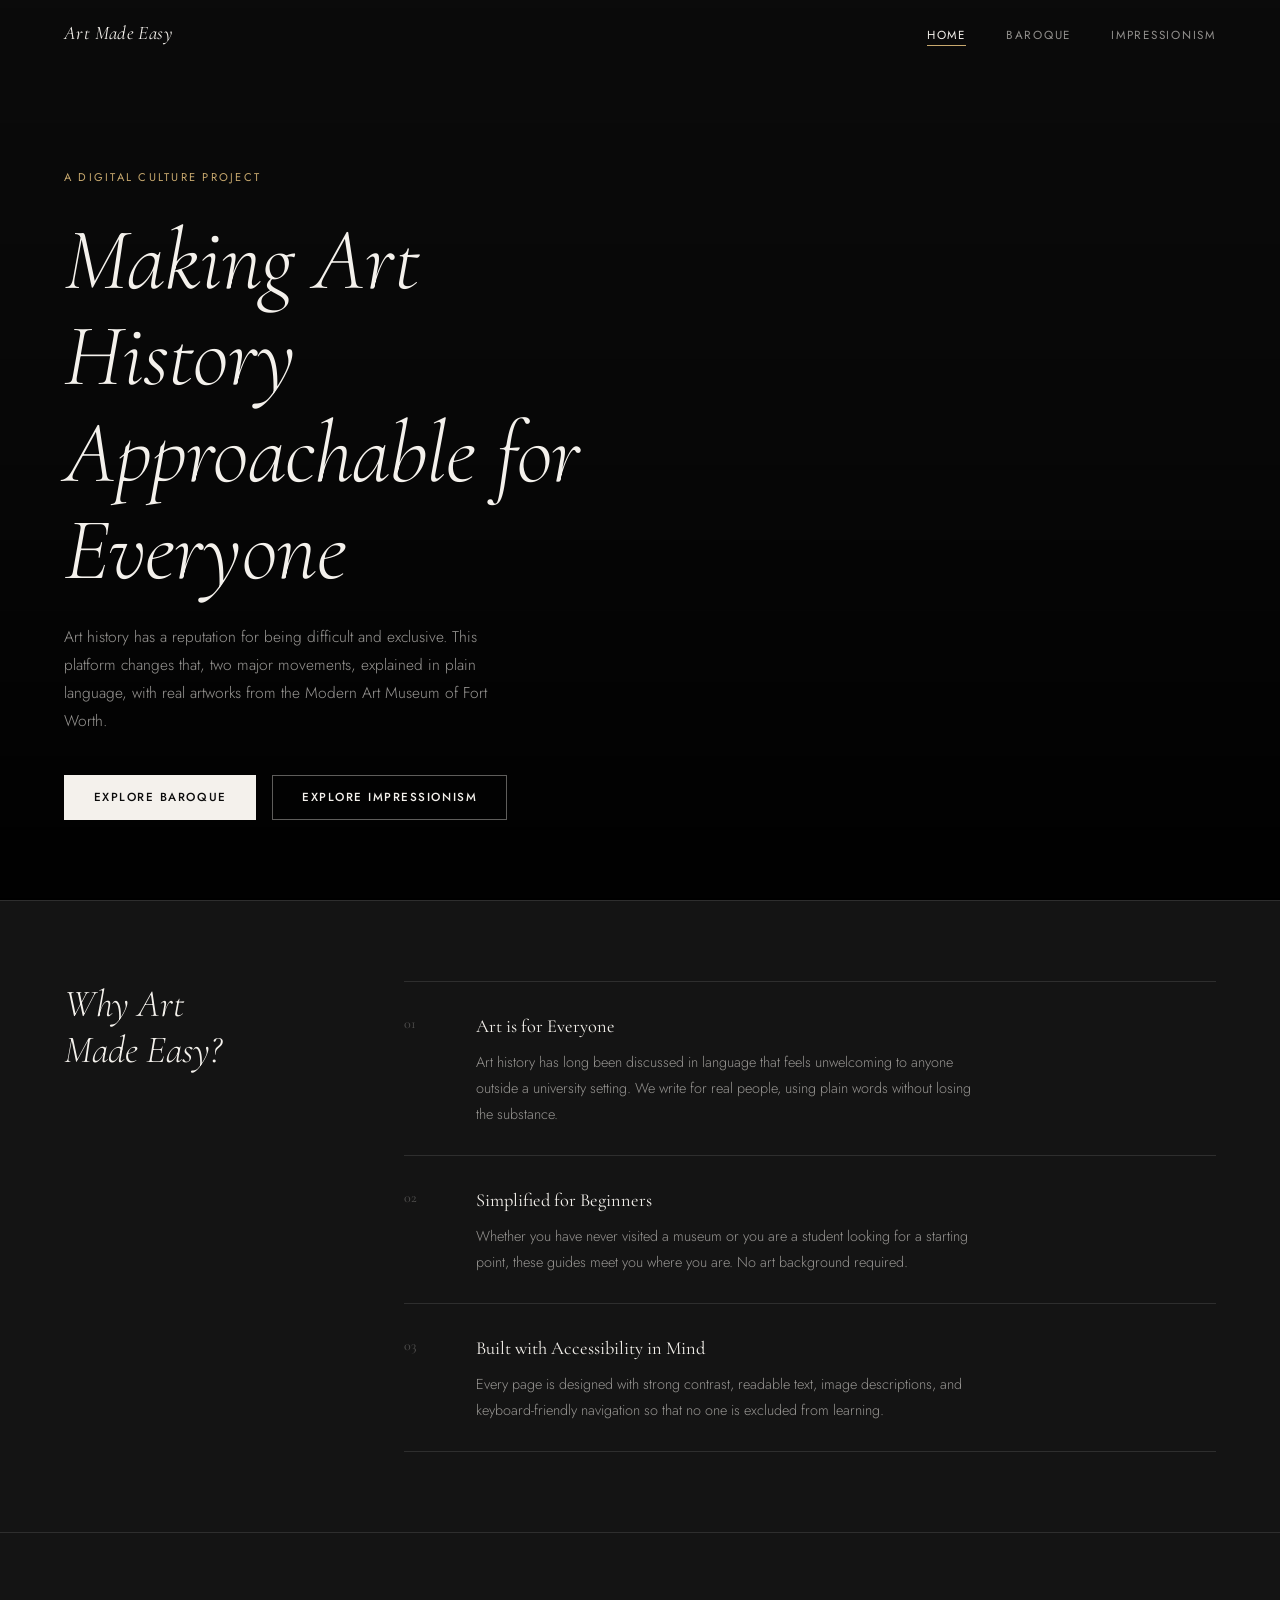
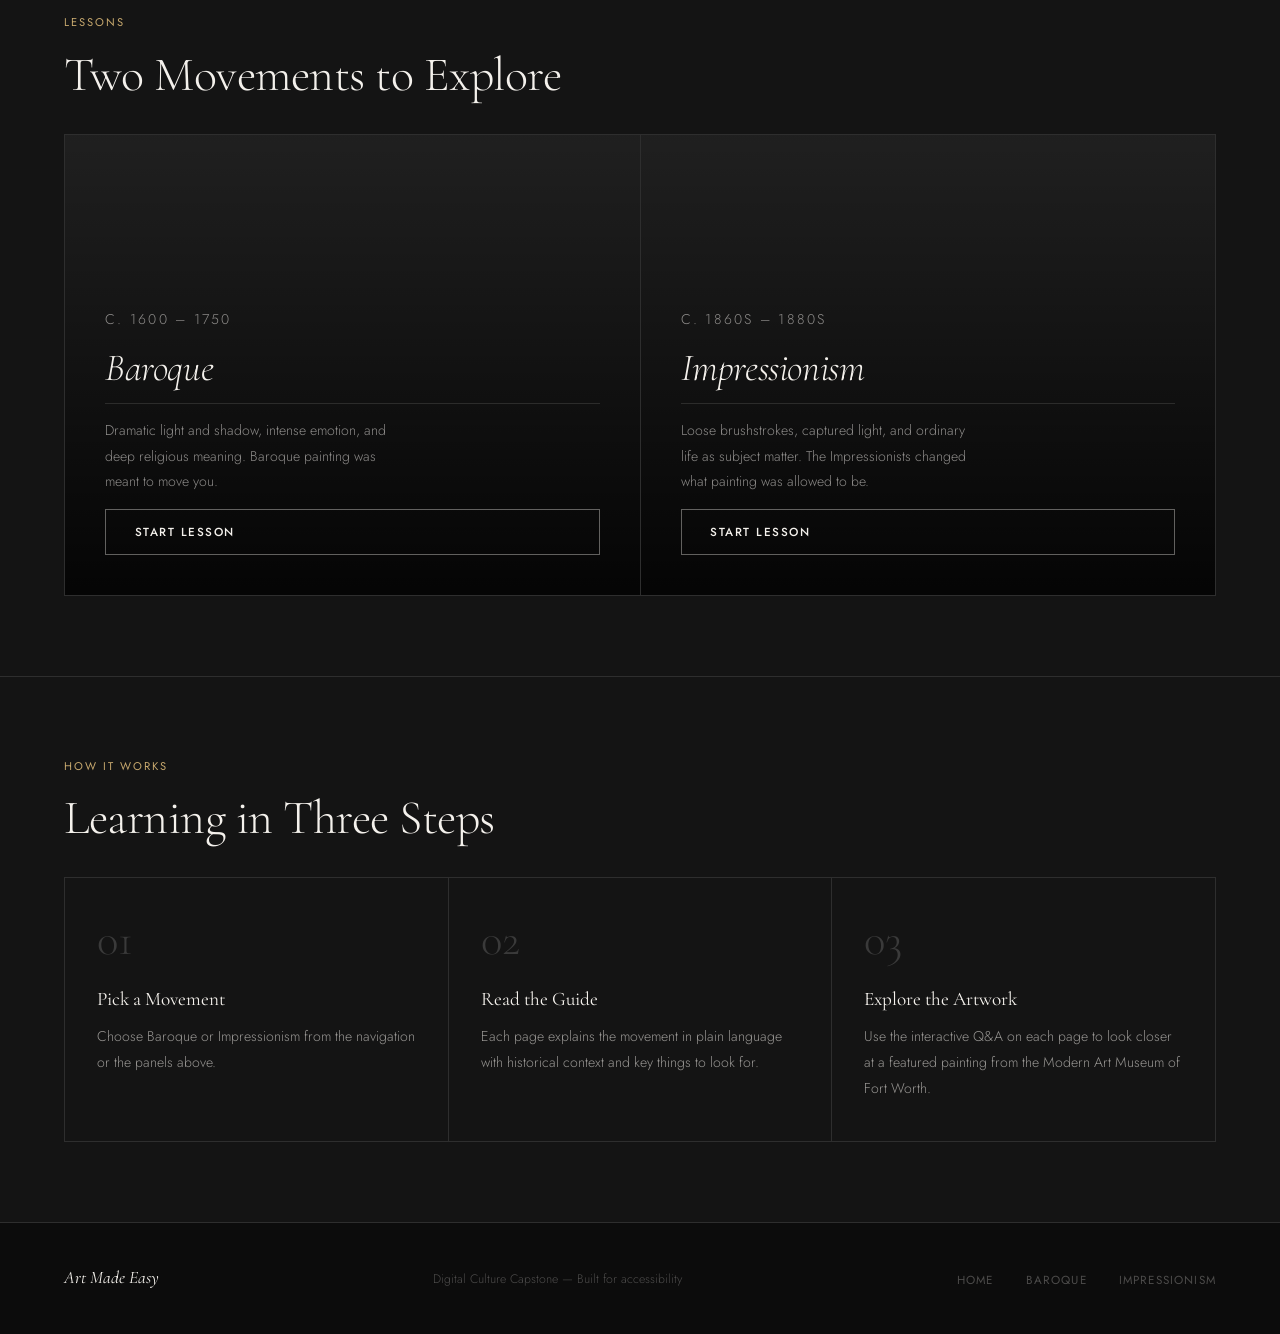
==== commit 3c5ac6fb: "5" ====
--- a/index.html
+++ b/index.html
@@ -3,7 +3,7 @@
 <head>
   <meta charset="UTF-8" />
   <meta name="viewport" content="width=device-width, initial-scale=1.0" />
-  <meta name="description" content="Art Made Easy — a free, accessible platform that makes art history simple and approachable for everyone." />
+  <meta name="description" content="Art Made Easy, a free, accessible platform that makes art history simple and approachable for everyone." />
   <title>Art Made Easy</title>
   <link rel="stylesheet" href="style.css" />
 </head>
@@ -12,11 +12,11 @@
   <a class="skip-link" href="#main-content">Skip to main content</a>
 
   <!-- =============================================
-       NAVIGATION — fixed, transparent until scroll
+       NAVIGATION, fixed, transparent until scroll
   ============================================= -->
   <nav class="site-nav" aria-label="Main navigation">
     <div class="container site-nav__inner">
-      <a class="site-nav__logo" href="index.html" aria-label="Art Made Easy — Home">Art Made Easy</a>
+      <a class="site-nav__logo" href="index.html" aria-label="Art Made Easy, Home">Art Made Easy</a>
       <button class="nav-toggle" aria-expanded="false" aria-controls="nav-links" aria-label="Toggle navigation menu">&#9776;</button>
       <ul class="site-nav__links" id="nav-links" role="list">
         <li><a href="index.html" aria-current="page">Home</a></li>
@@ -29,7 +29,7 @@
   <main id="main-content">
 
     <!-- =============================================
-         HERO — full-bleed dark image
+         HERO, full-bleed dark image
     ============================================= -->
     <section class="hero" aria-labelledby="hero-heading">
 
@@ -48,7 +48,7 @@
           <h1 id="hero-heading">Making Art History Approachable for Everyone</h1>
           <p class="hero__desc">
             Art history has a reputation for being difficult and exclusive.
-            This platform changes that — two major movements, explained in plain
+            This platform changes that, two major movements, explained in plain
             language, with real artworks from the Modern Art Museum of Fort Worth.
           </p>
           <div class="hero__links">
--- a/style.css
+++ b/style.css
@@ -1,5 +1,5 @@
 /* =============================================
-   Art Made Easy — style.css
+   Art Made Easy, style.css
    Aesthetic: dark art gallery / museum world
    No emojis, no rounded cards, no AI template clichés
    ============================================= */
@@ -158,7 +158,7 @@
 }
 
 /* ============================================
-   HERO — Homepage
+   HERO, Homepage
    Full-bleed dark image with text at bottom
    ============================================ */
 .hero {
@@ -278,7 +278,7 @@
 .eyebrow--dim  { color: var(--white-faint); }
 
 /* ============================================
-   MISSION STRIP — Homepage
+   MISSION STRIP: Homepage
    ============================================ */
 .about-strip {
   border-top: 1px solid var(--rule);
@@ -327,7 +327,7 @@
 .mission-list__text p { font-size: 0.9rem; margin: 0; }
 
 /* ============================================
-   MOVEMENTS GRID — Homepage
+   MOVEMENTS GRID, Homepage
    ============================================ */
 .movements-section { padding: 5rem 0; }
 
@@ -394,7 +394,7 @@
 }
 
 /* ============================================
-   HOW IT WORKS — Homepage
+   HOW IT WORKS: Homepage
    ============================================ */
 .steps-section {
   border-top: 1px solid var(--rule);
@@ -434,7 +434,7 @@
 .step-cell p { font-size: 0.88rem; max-width: none; margin: 0; }
 
 /* ============================================
-   PAGE HERO — Inner pages
+   PAGE HERO: Inner pages
    ============================================ */
 .page-hero {
   position: relative;
@@ -474,7 +474,7 @@
 }
 
 /* ============================================
-   CONTENT ROWS — Inner pages
+   CONTENT ROWS: Inner pages
    Sticky left label + right body text
    ============================================ */
 .content-row {
@@ -513,7 +513,7 @@
 }
 
 /* ============================================
-   FEATURES TABLE — Key characteristics
+   FEATURES TABLE: Key characteristics
    ============================================ */
 .features-table { width: 100%; border-collapse: collapse; }
 .features-table tr { border-bottom: 1px solid var(--rule); }
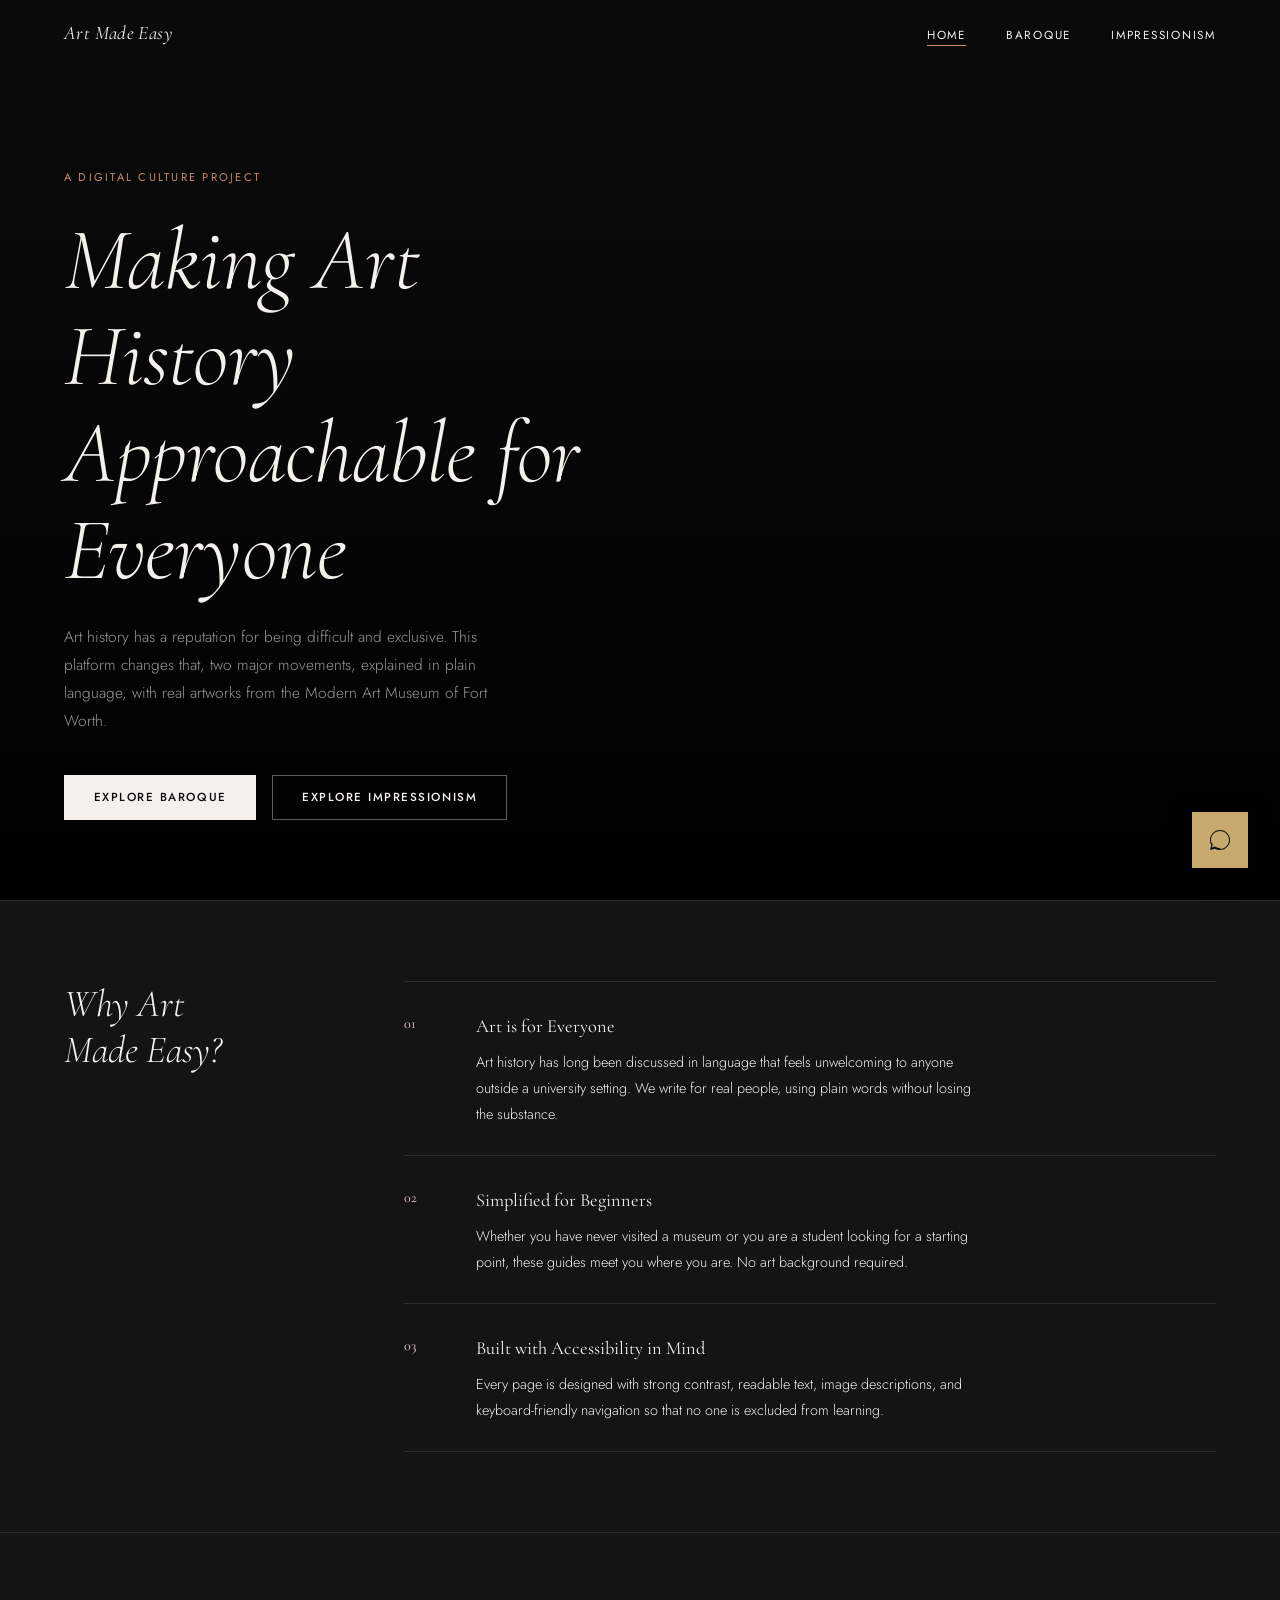
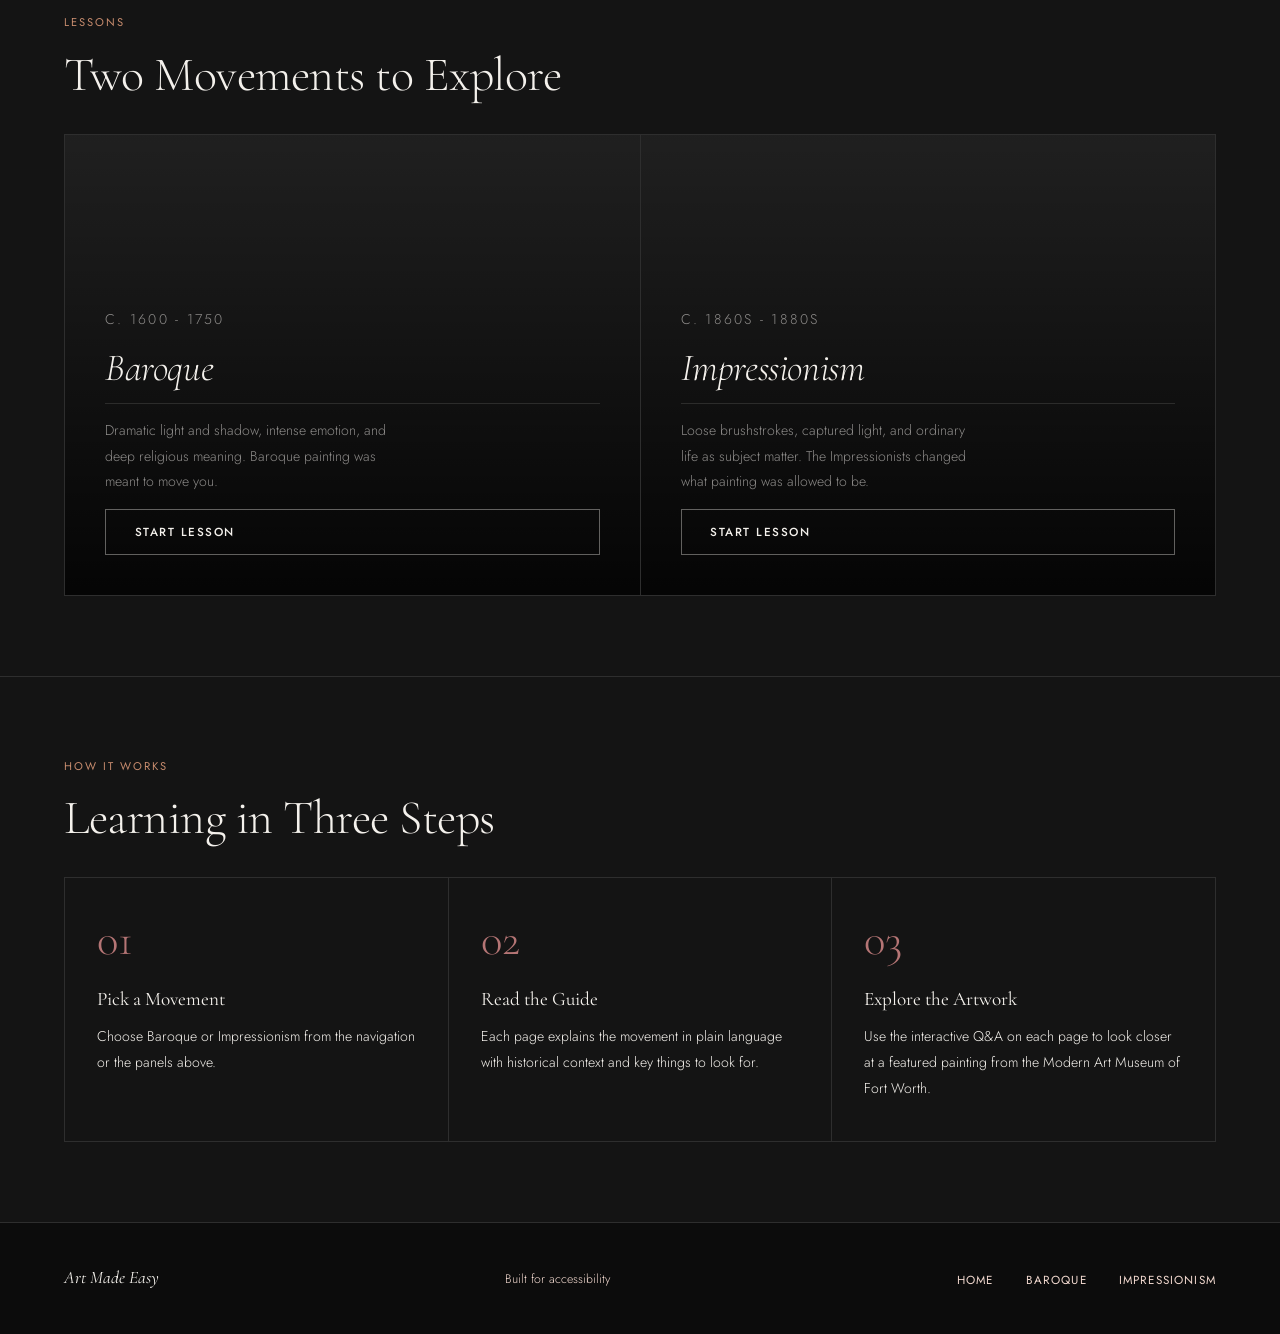
==== commit 580f9286: "improve text contrast" ====
--- a/index.html
+++ b/index.html
@@ -127,7 +127,7 @@
             </div>
             <div class="movement-panel__overlay" aria-hidden="true"></div>
             <div class="movement-panel__content">
-              <p class="movement-panel__era">c. 1600 &ndash; 1750</p>
+              <p class="movement-panel__era">c. 1600 - 1750</p>
               <h3>Baroque</h3>
               <p>
                 Dramatic light and shadow, intense emotion, and deep religious meaning.
@@ -144,7 +144,7 @@
             </div>
             <div class="movement-panel__overlay" aria-hidden="true"></div>
             <div class="movement-panel__content">
-              <p class="movement-panel__era">c. 1860s &ndash; 1880s</p>
+              <p class="movement-panel__era">c. 1860s - 1880s</p>
               <h3>Impressionism</h3>
               <p>
                 Loose brushstrokes, captured light, and ordinary life as subject matter.
@@ -197,7 +197,7 @@
   <footer class="site-footer" role="contentinfo">
     <div class="container site-footer__inner">
       <a class="site-footer__logo" href="index.html">Art Made Easy</a>
-      <p class="site-footer__copy">Digital Culture Capstone &mdash; Built for accessibility</p>
+      <p class="site-footer__copy">Built for accessibility</p>
       <nav aria-label="Footer navigation">
         <ul class="site-footer__links" role="list">
           <li><a href="index.html">Home</a></li>
@@ -209,5 +209,8 @@
   </footer>
 
   <script src="script.js"></script>
+  <!-- AI Chatbot -->
+<div id="chat-widget"></div>
+<script src="chatbot.js"></script>
 </body>
 </html>
--- a/style.css
+++ b/style.css
@@ -13,11 +13,11 @@
   --dark-mid:     #1C1C1C;
   --dark-soft:    #252525;
   --rule:         #2E2E2E;
-  --rule-light:   #3A3A3A;
+  --rule-light:   #b57575;
   --white:        #F4F1EC;
-  --white-dim:    rgba(244, 241, 236, 0.58);
-  --white-faint:  rgba(244, 241, 236, 0.28);
-  --accent:       #C8A96E;
+  --white-dim:    rgb(244, 241, 236, 1);
+  --white-faint:  rgba(255, 229, 218, 0.954);
+  --accent:       #c88c6e;
   --accent-dim:   rgba(200, 169, 110, 0.15);
 
   --font-display: 'Cormorant Garamond', Georgia, serif;
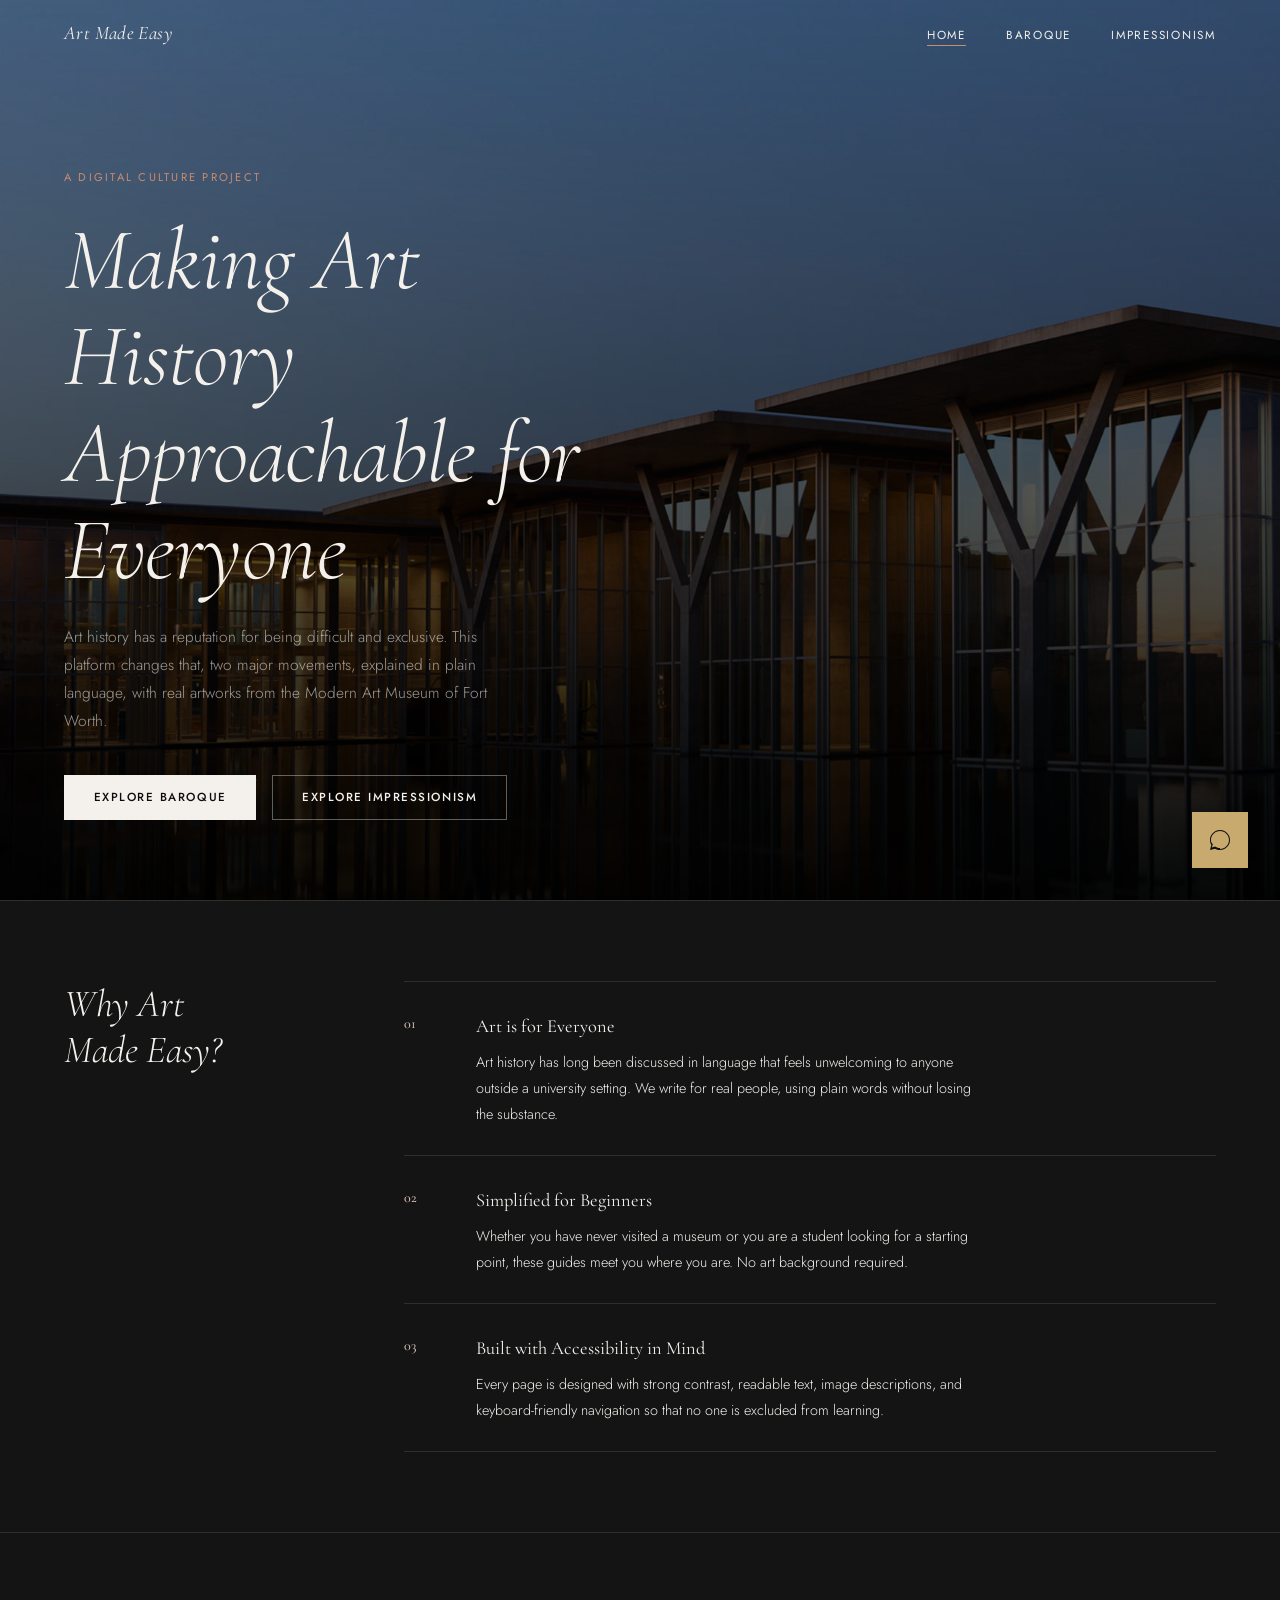
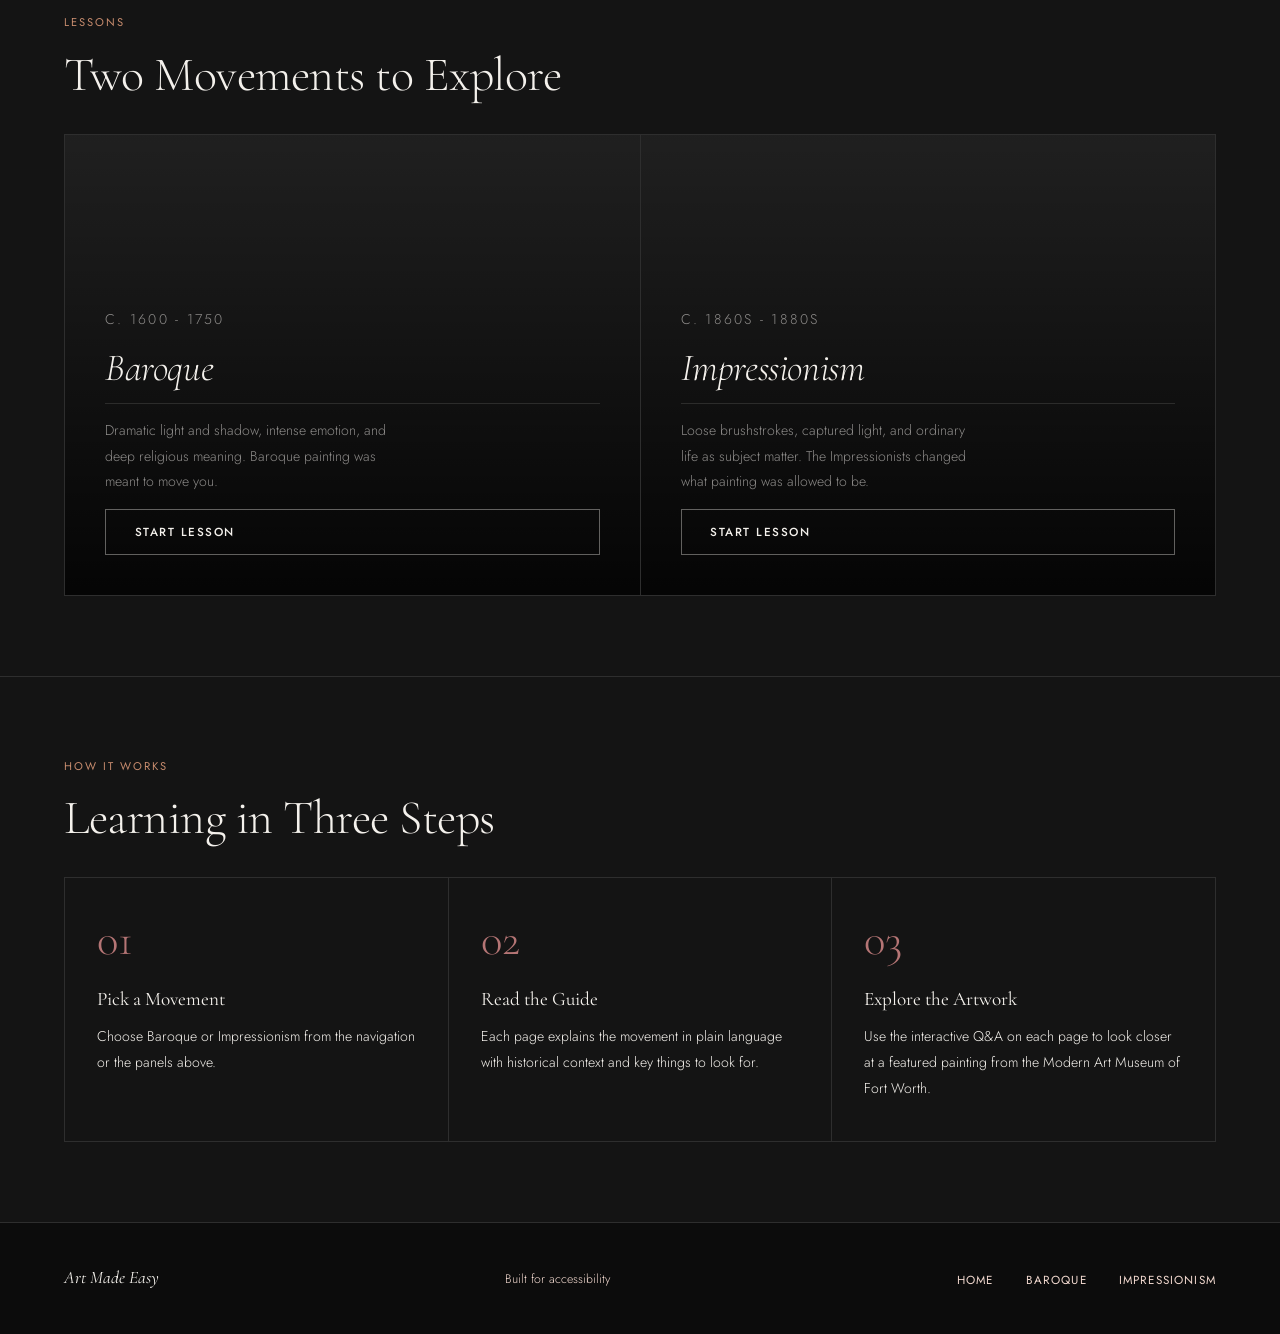
==== commit ca7be341: "added artwork images" ====
--- a/index.html
+++ b/index.html
@@ -37,7 +37,7 @@
            TO ADD YOUR PHOTO: uncomment the <img> tag below,
            save your file as hero-bg.jpg in the project folder. -->
       <div class="hero__bg" aria-hidden="true">
-        <!-- <img src="hero-bg.jpg" alt="" /> -->
+         <img src="Modern_Art_Museum.jpg" alt="" />
       </div>
 
       <div class="hero__overlay" aria-hidden="true"></div>
--- a/style.css
+++ b/style.css
@@ -458,7 +458,7 @@
 
 .page-hero__overlay {
   position: absolute; inset: 0; z-index: 1;
-  background: linear-gradient(to top, rgba(0,0,0,0.92) 0%, rgba(0,0,0,0.4) 100%);
+  background: linear-gradient(to top, rgba(0,0,0,0) 0%, rgba(0,0,0,0) 100%);
 }
 
 .page-hero__content {
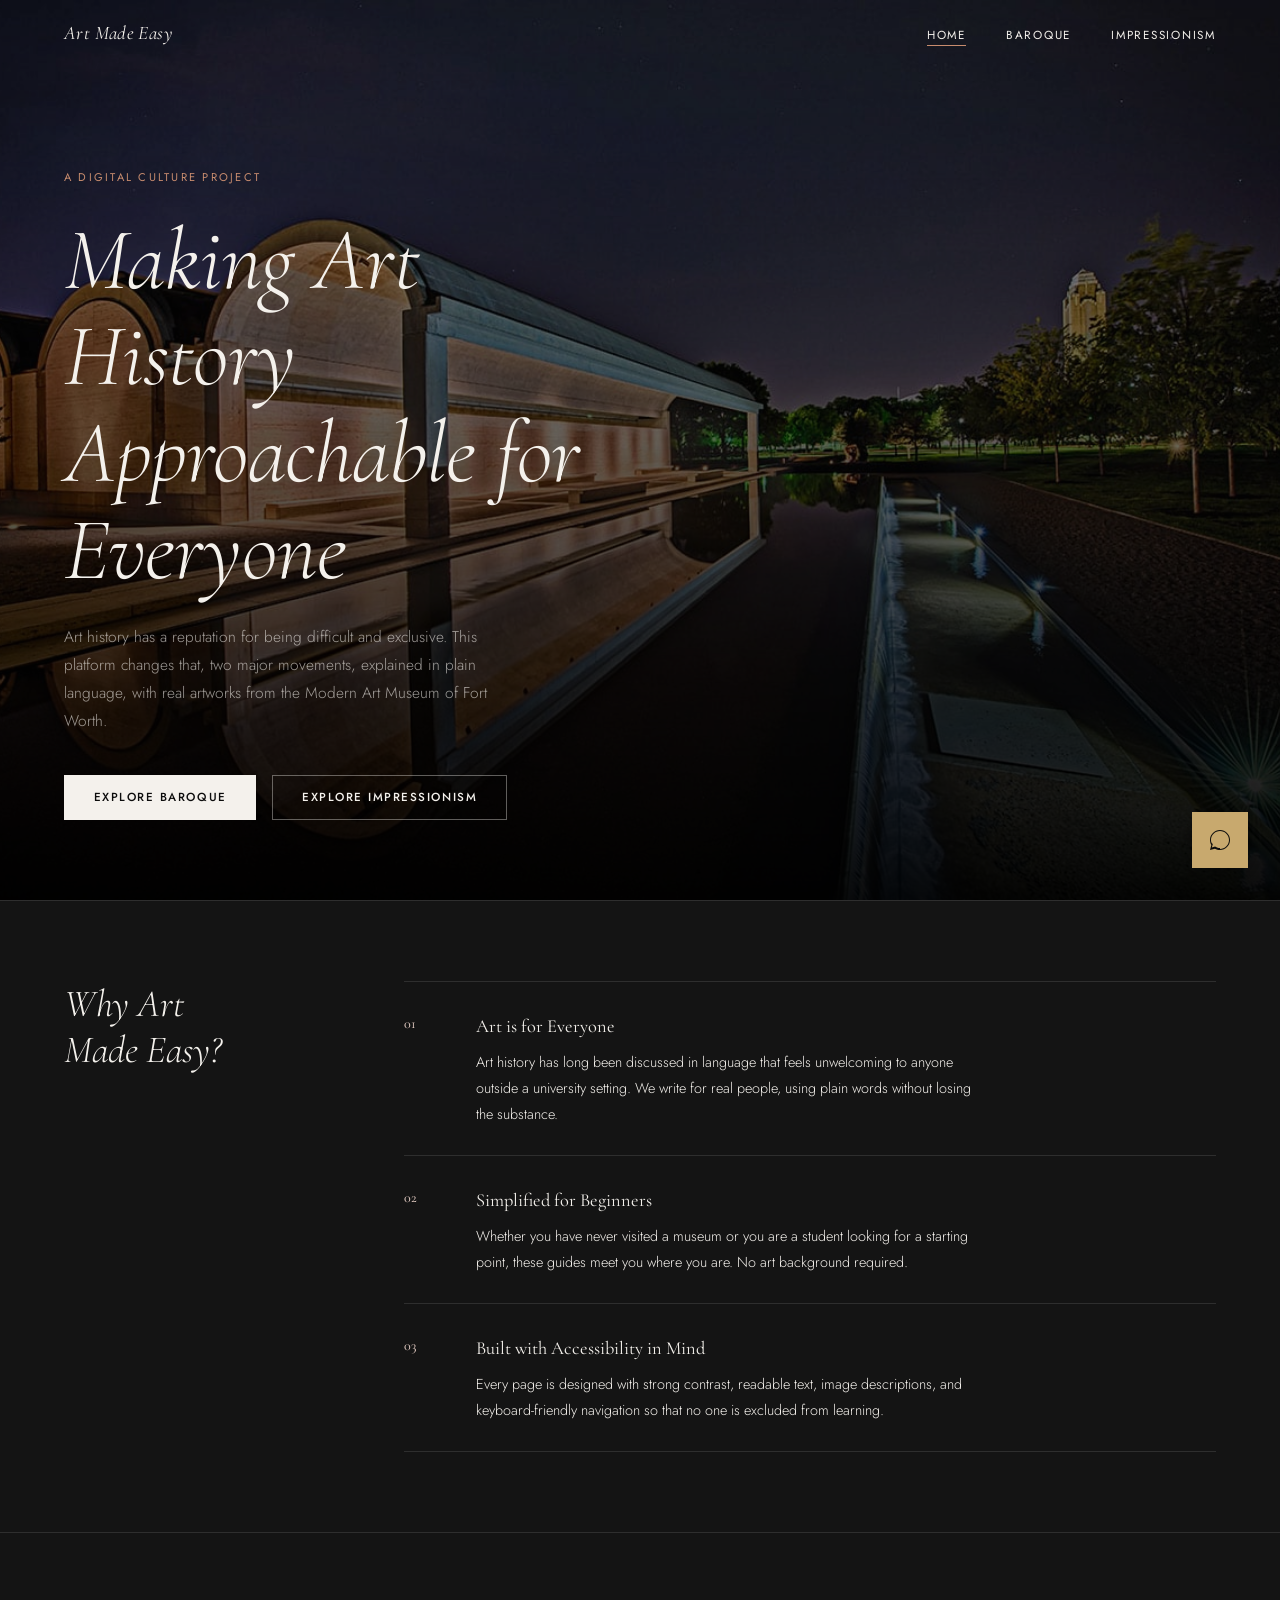
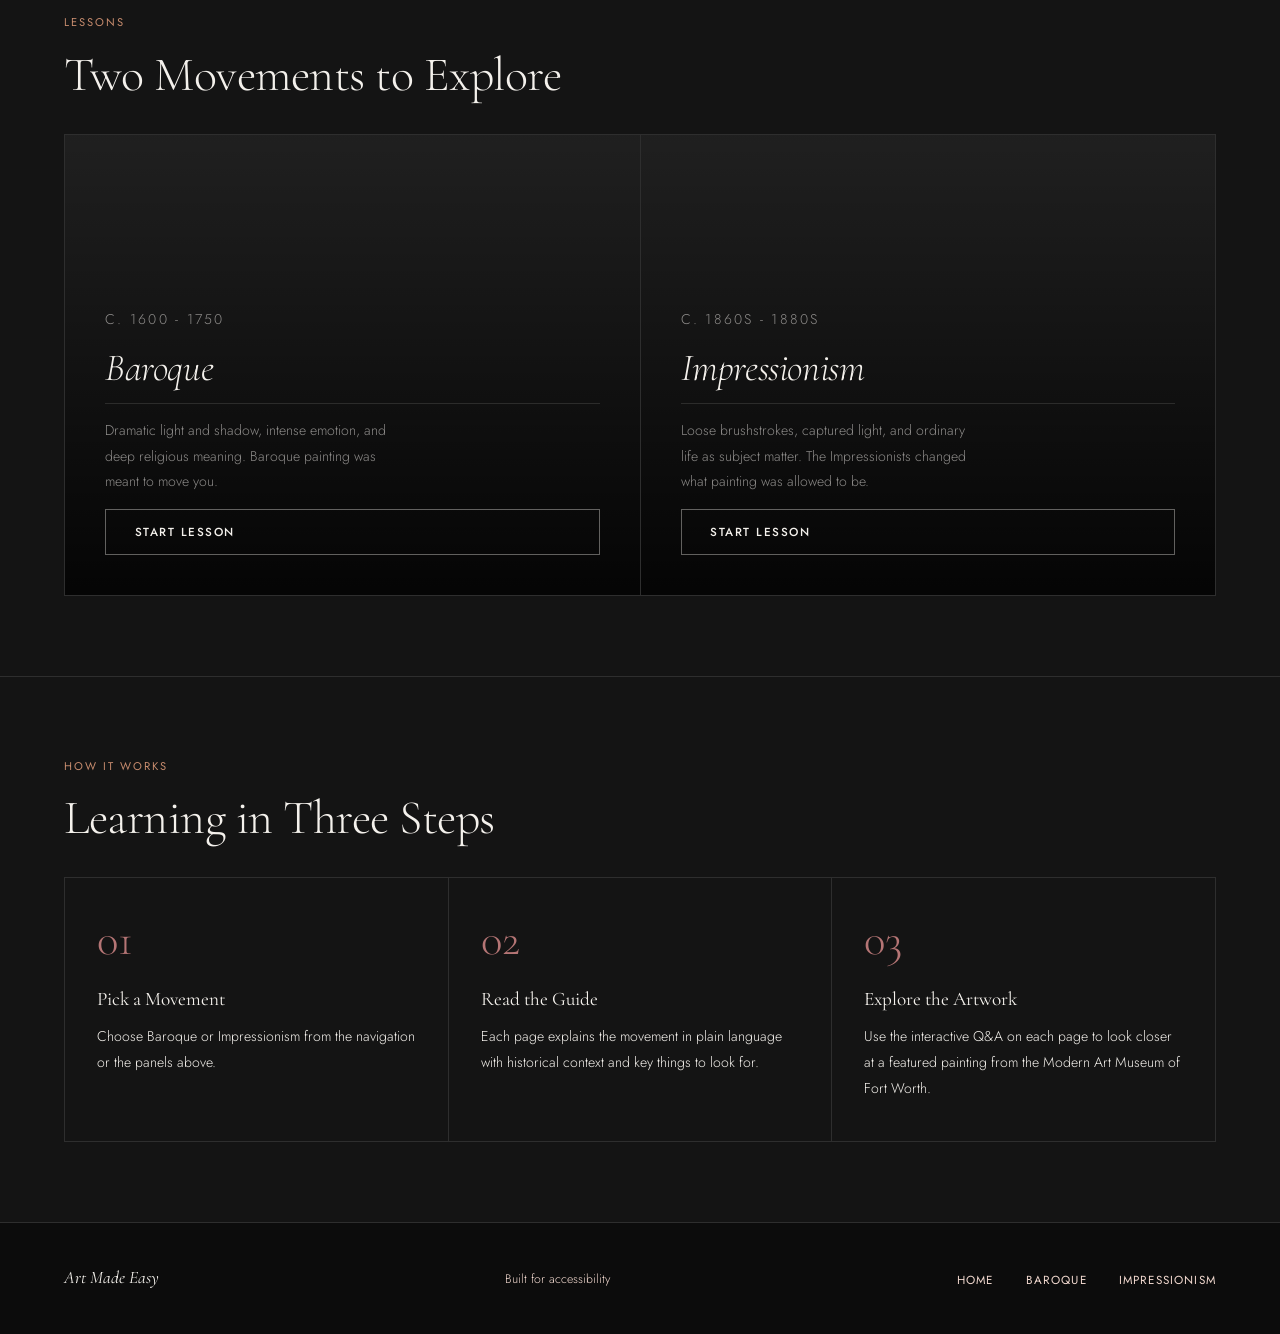
==== commit 12b1244f: "added main pic" ====
--- a/index.html
+++ b/index.html
@@ -37,7 +37,7 @@
            TO ADD YOUR PHOTO: uncomment the <img> tag below,
            save your file as hero-bg.jpg in the project folder. -->
       <div class="hero__bg" aria-hidden="true">
-         <img src="Modern_Art_Museum.jpg" alt="" />
+         <img src="kimbell_arts.jpg" alt="" />
       </div>
 
       <div class="hero__overlay" aria-hidden="true"></div>
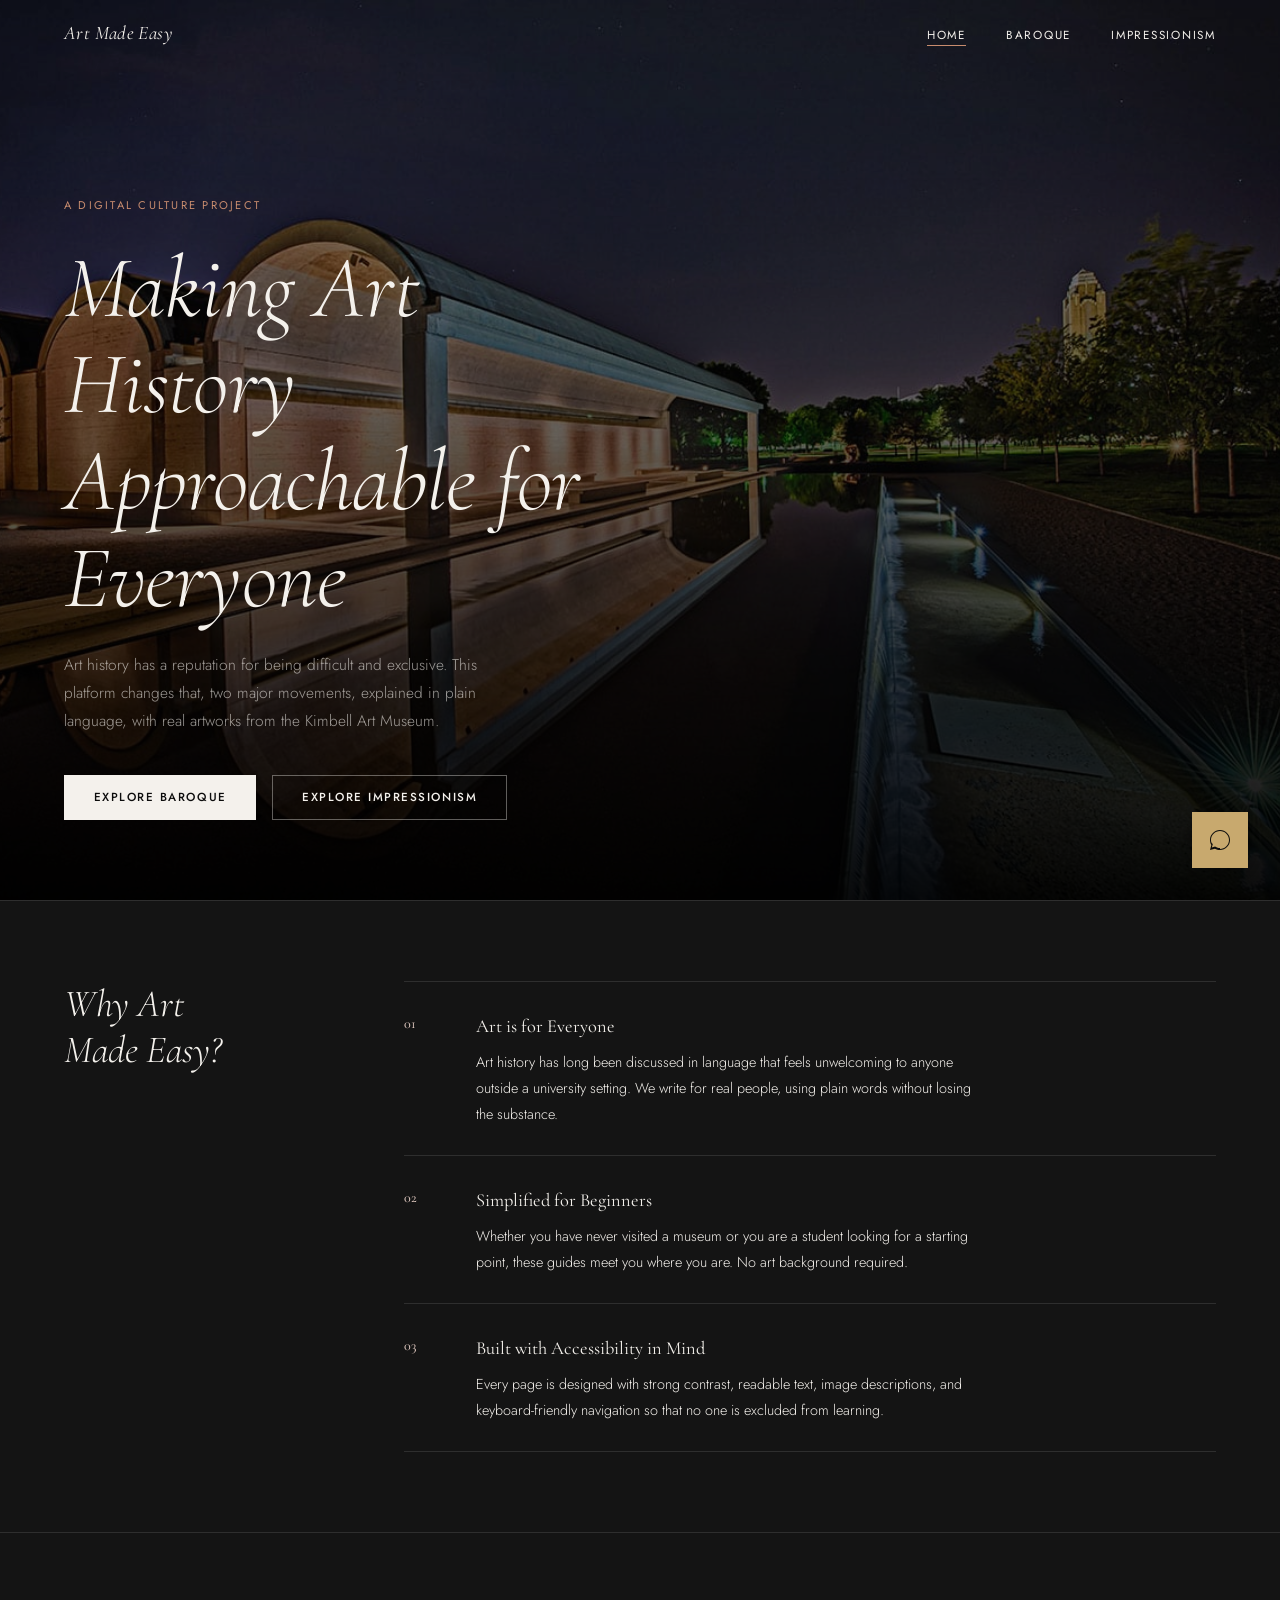
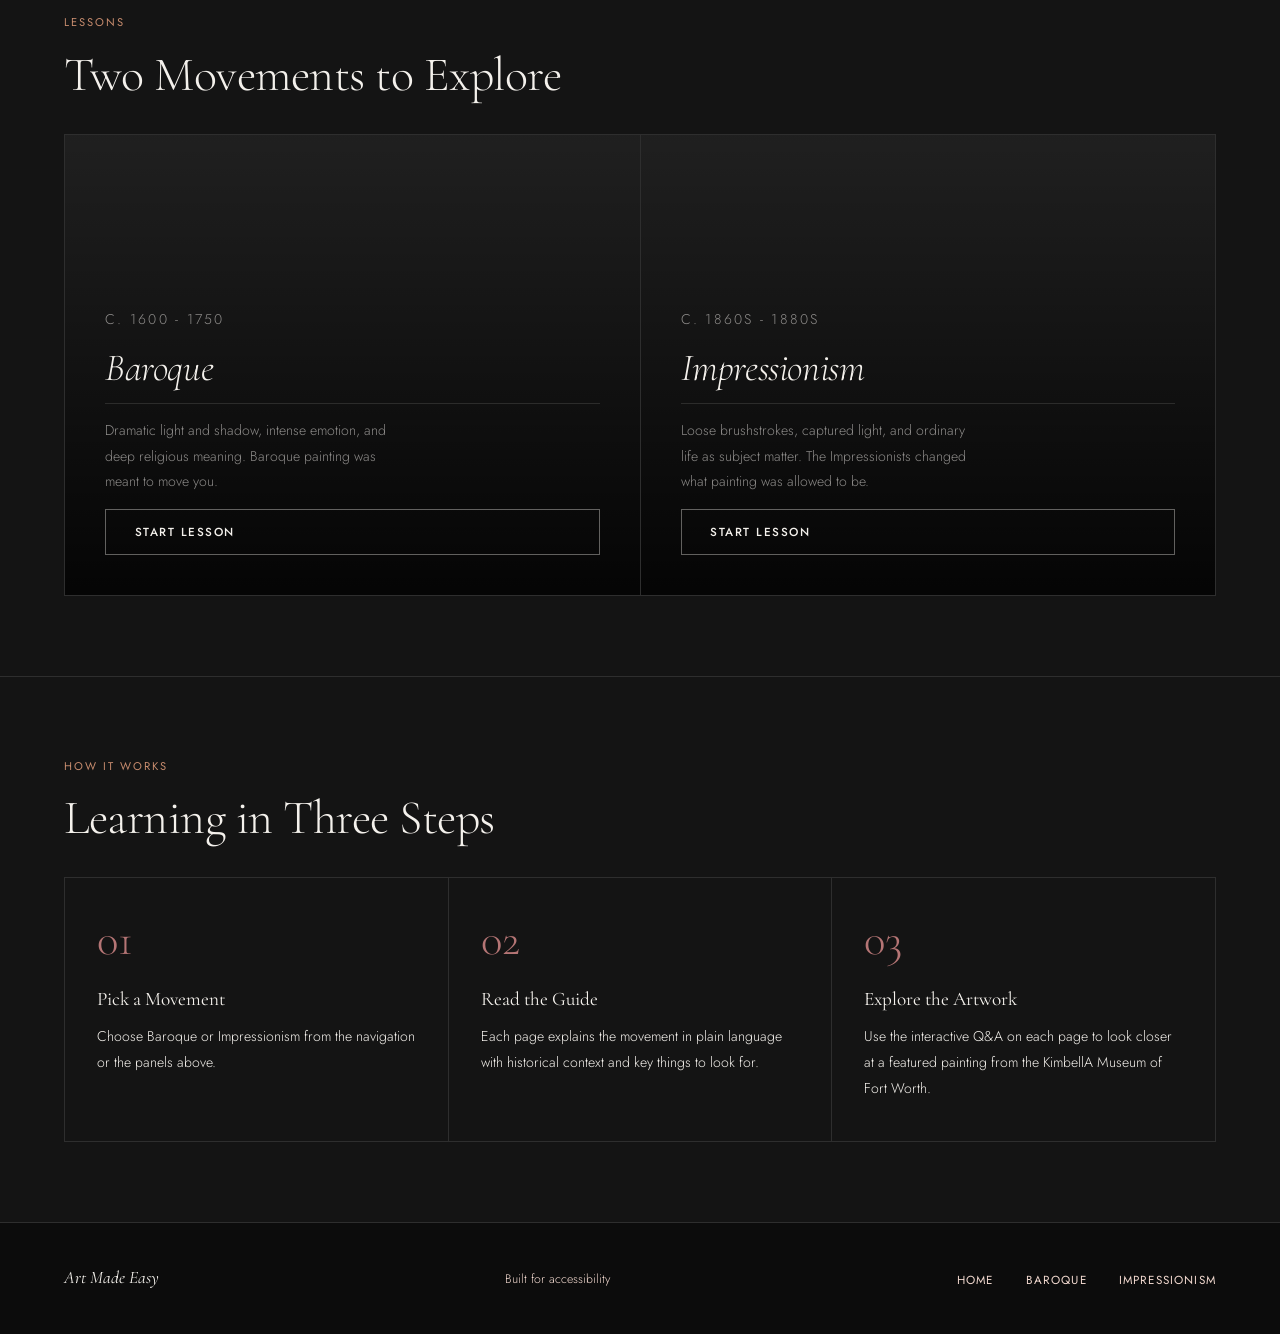
==== commit 63ea8a84: "museum update" ====
--- a/index.html
+++ b/index.html
@@ -49,7 +49,7 @@
           <p class="hero__desc">
             Art history has a reputation for being difficult and exclusive.
             This platform changes that, two major movements, explained in plain
-            language, with real artworks from the Modern Art Museum of Fort Worth.
+            language, with real artworks from the Kimbell Art Museum.
           </p>
           <div class="hero__links">
             <a href="baroque.html" class="btn btn--light">Explore Baroque</a>
@@ -182,7 +182,7 @@
           <div class="step-cell" role="listitem">
             <span class="step-cell__num">03</span>
             <strong>Explore the Artwork</strong>
-            <p>Use the interactive Q&amp;A on each page to look closer at a featured painting from the Modern Art Museum of Fort Worth.</p>
+            <p>Use the interactive Q&amp;A on each page to look closer at a featured painting from the  KimbellA Museum of Fort Worth.</p>
           </div>
 
         </div>
